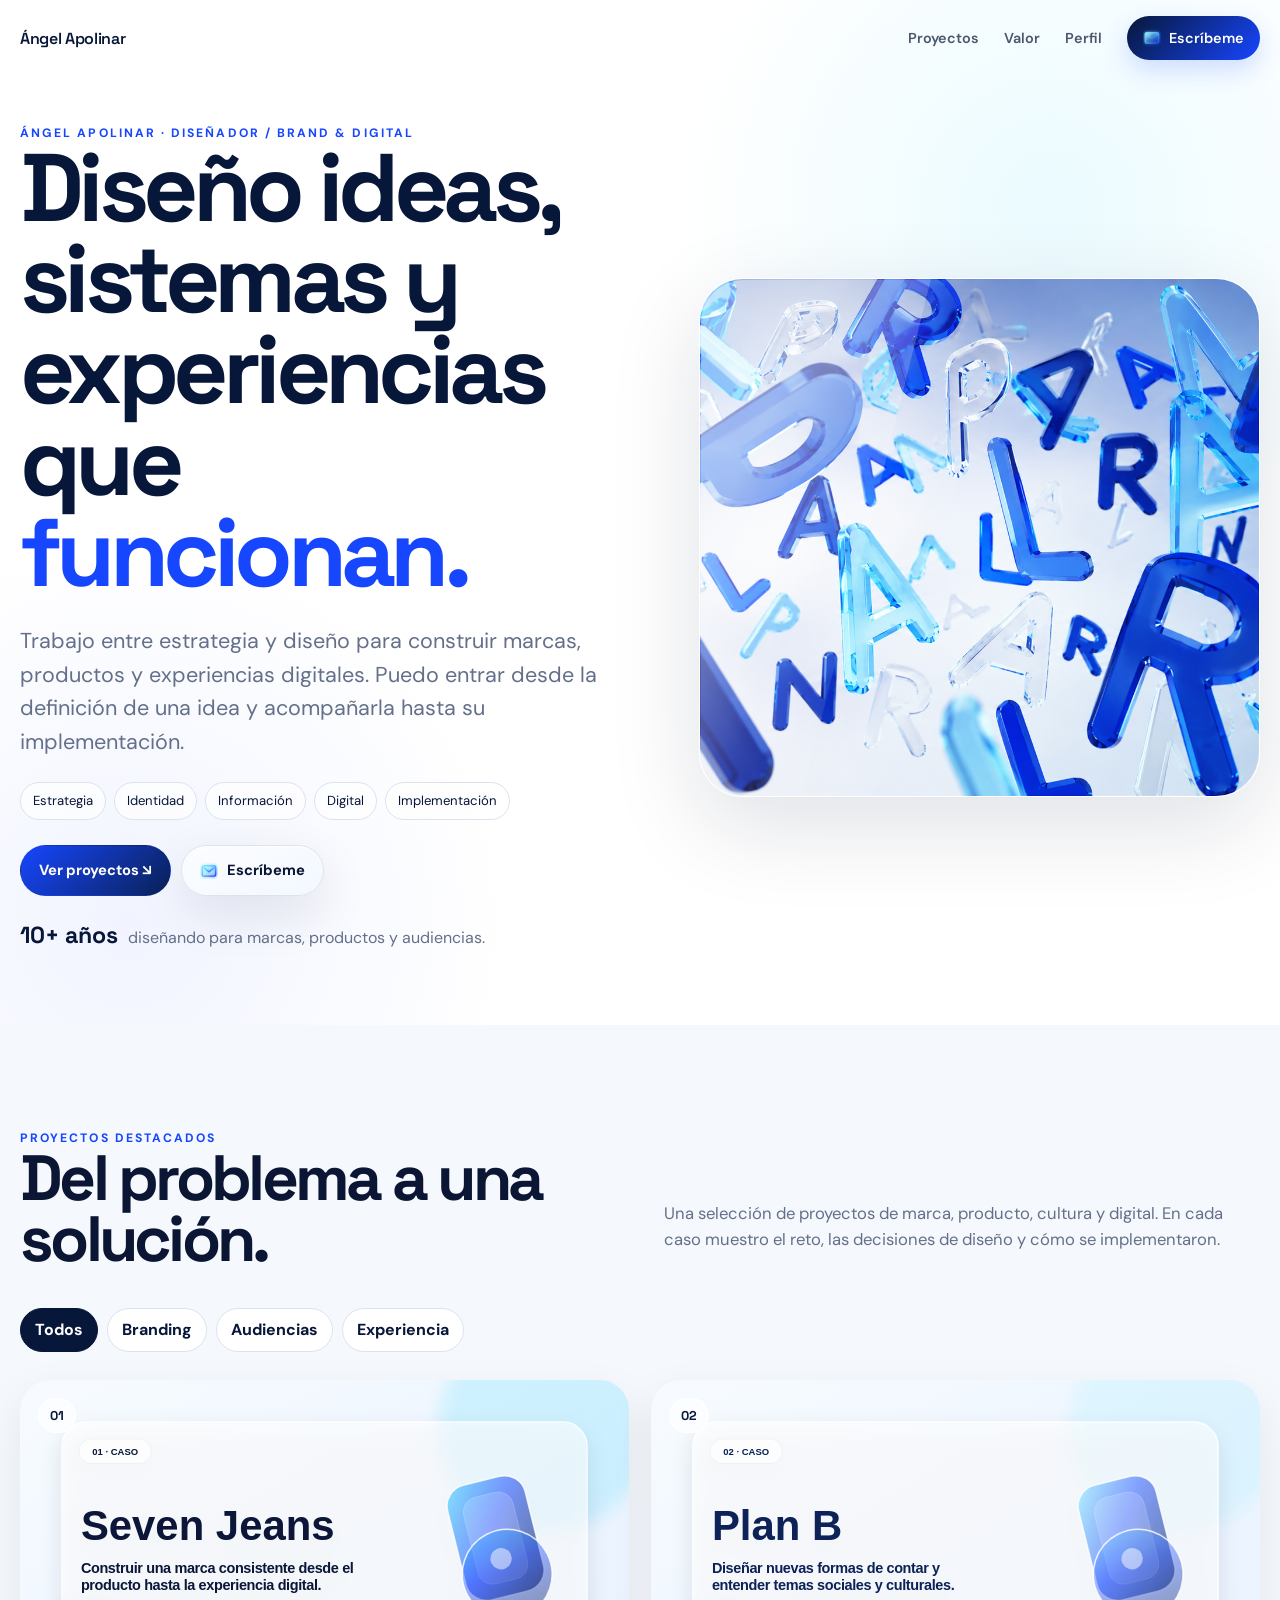
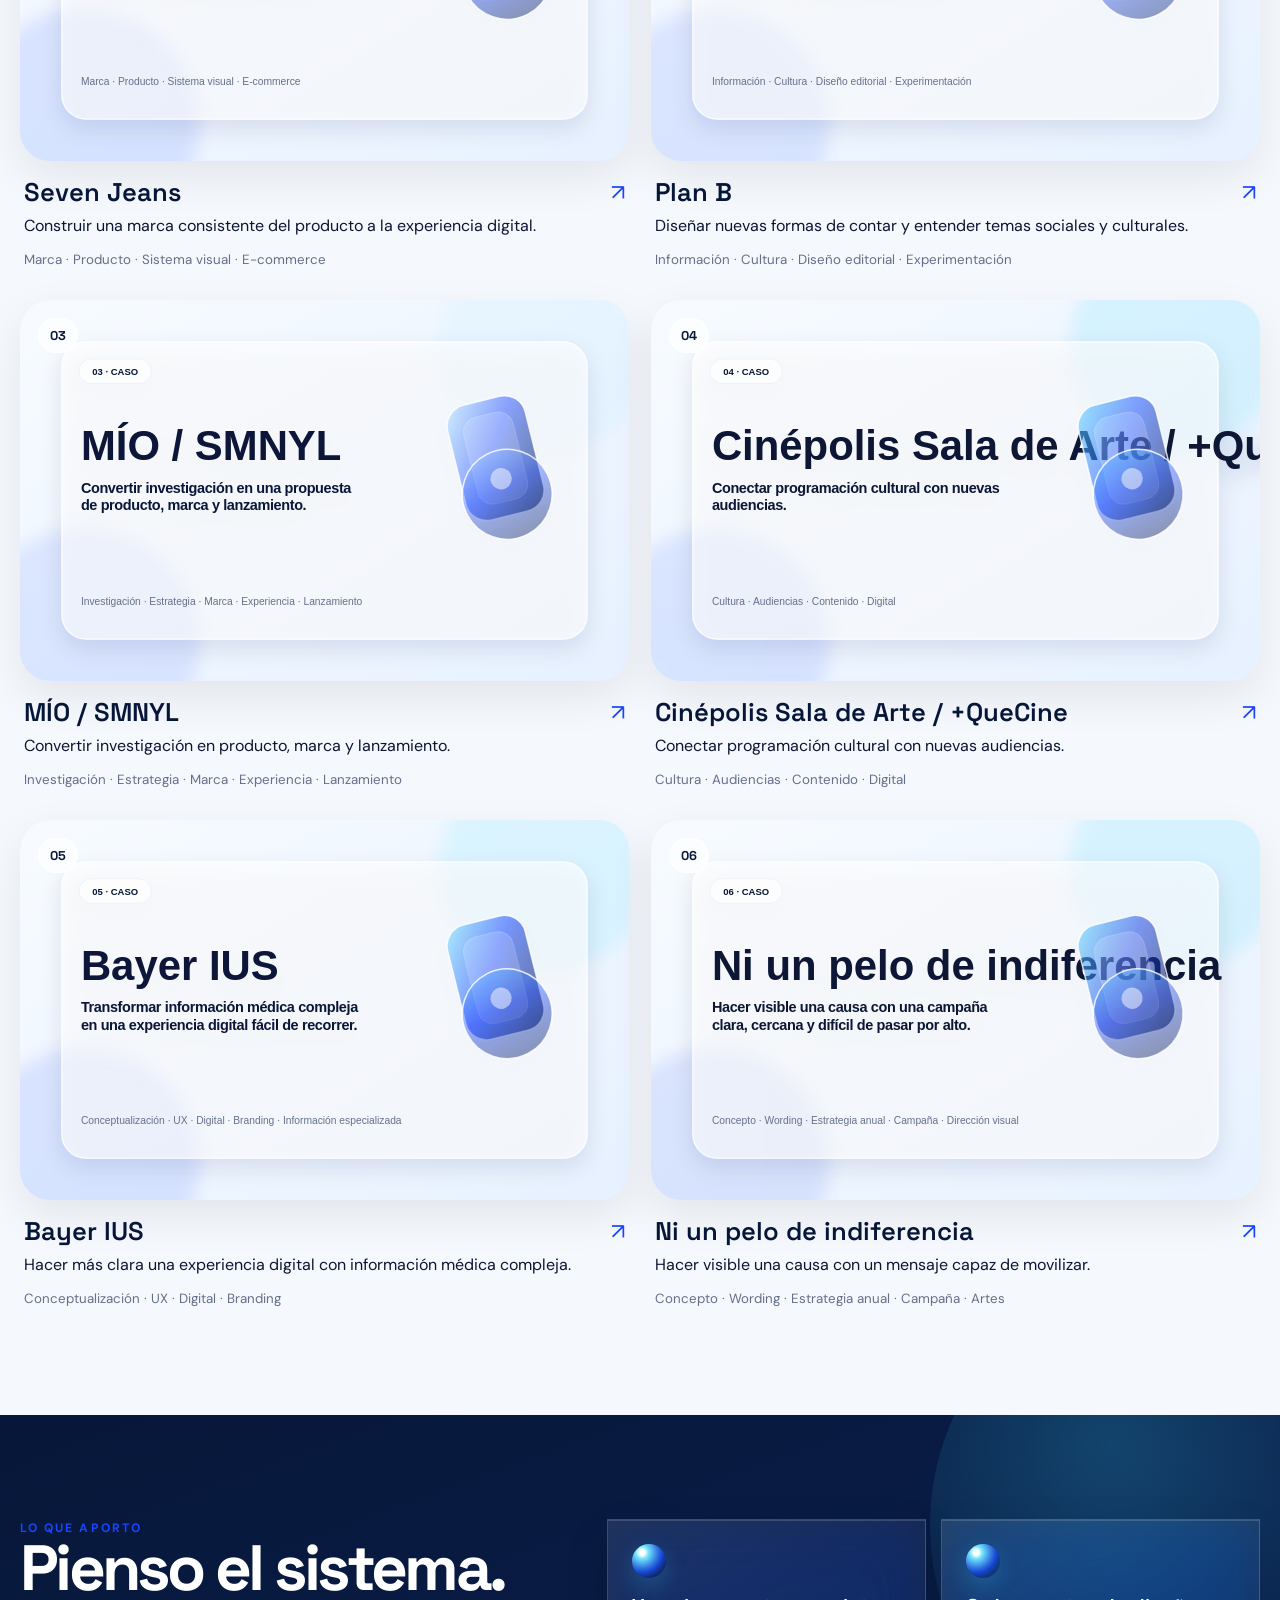
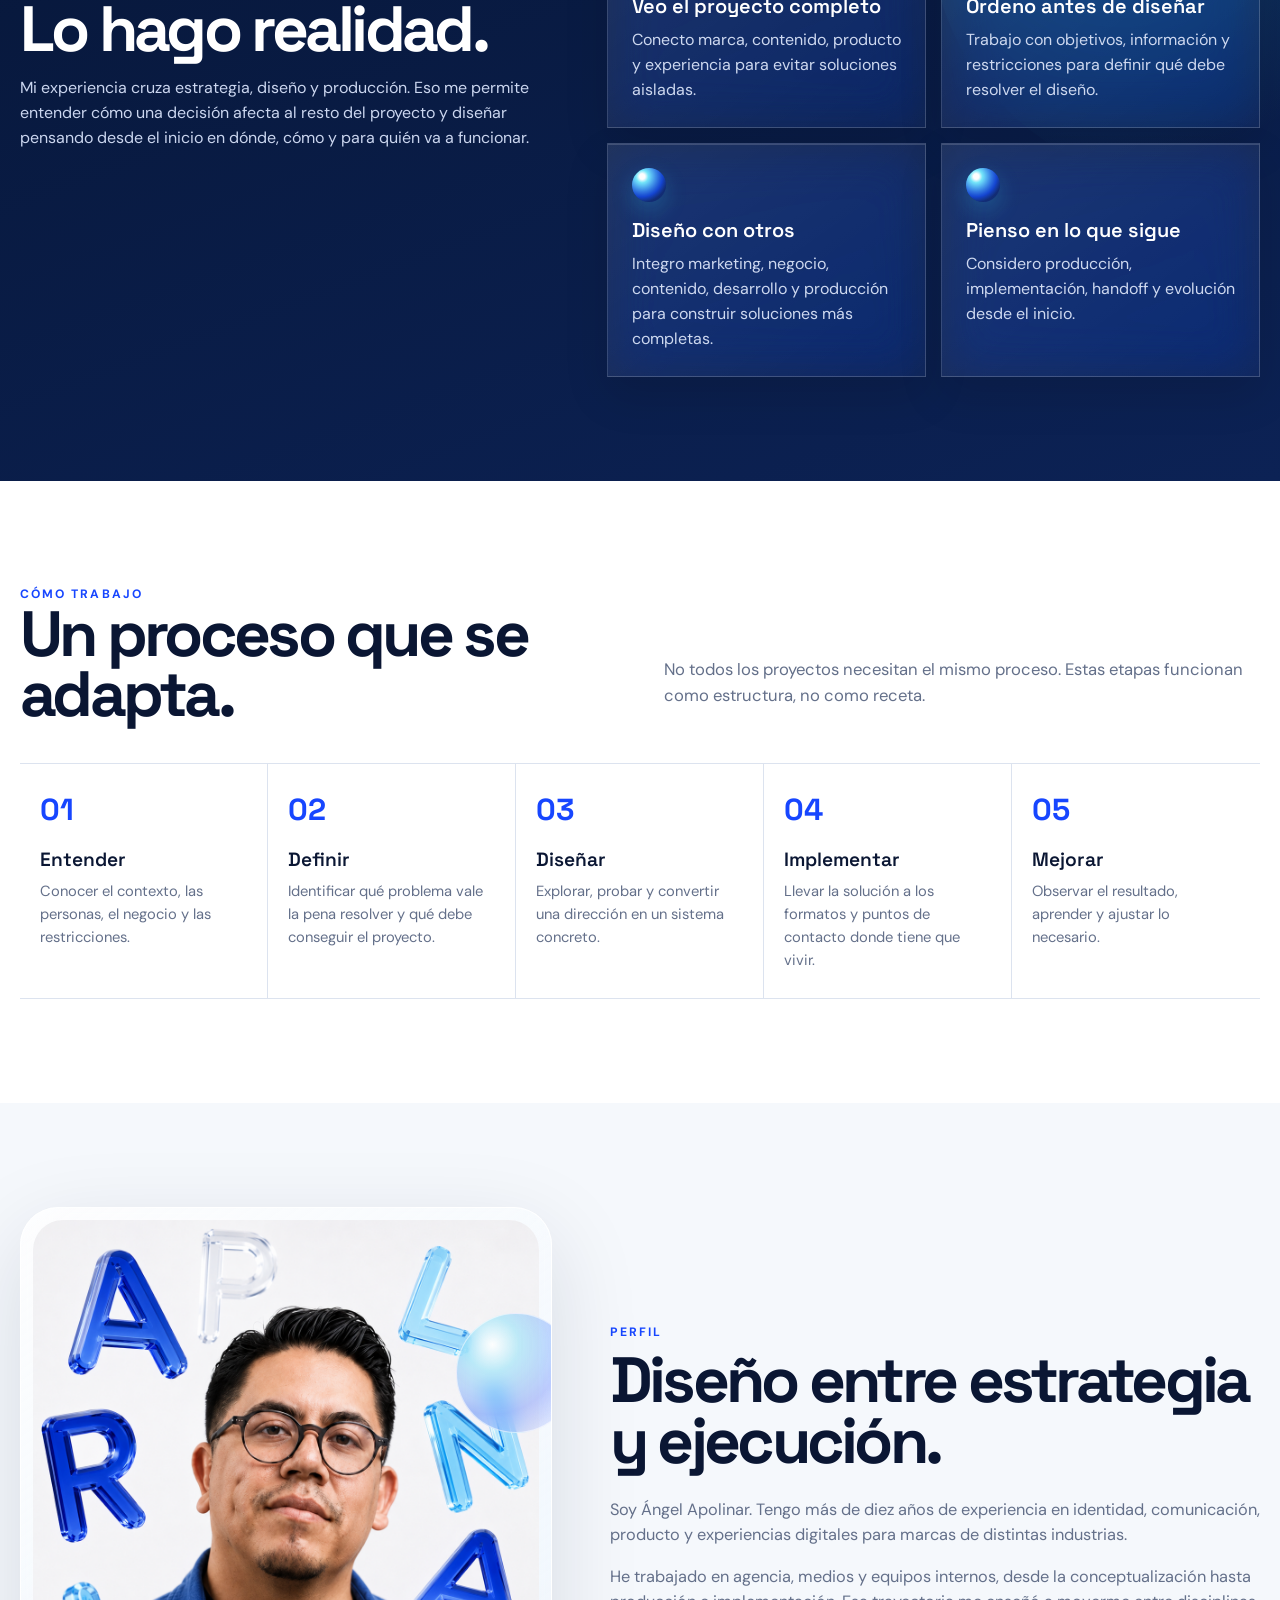
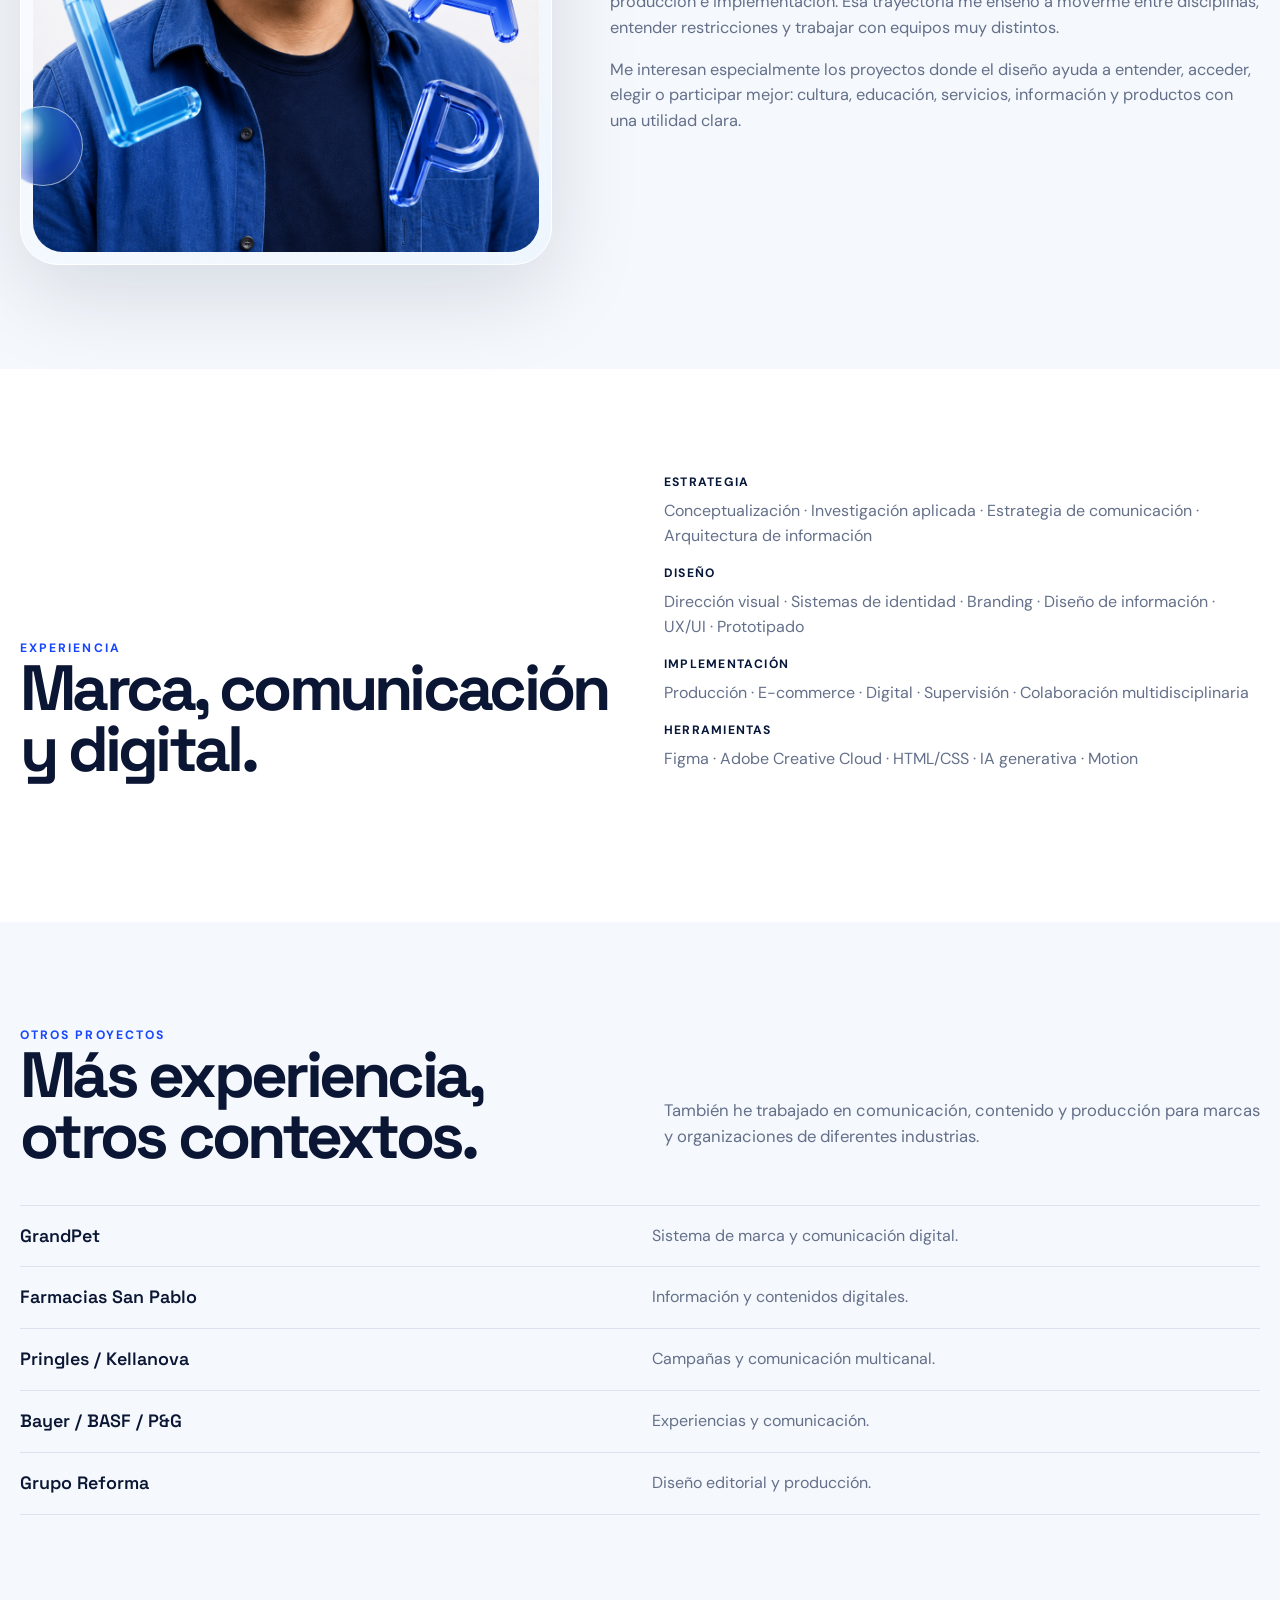
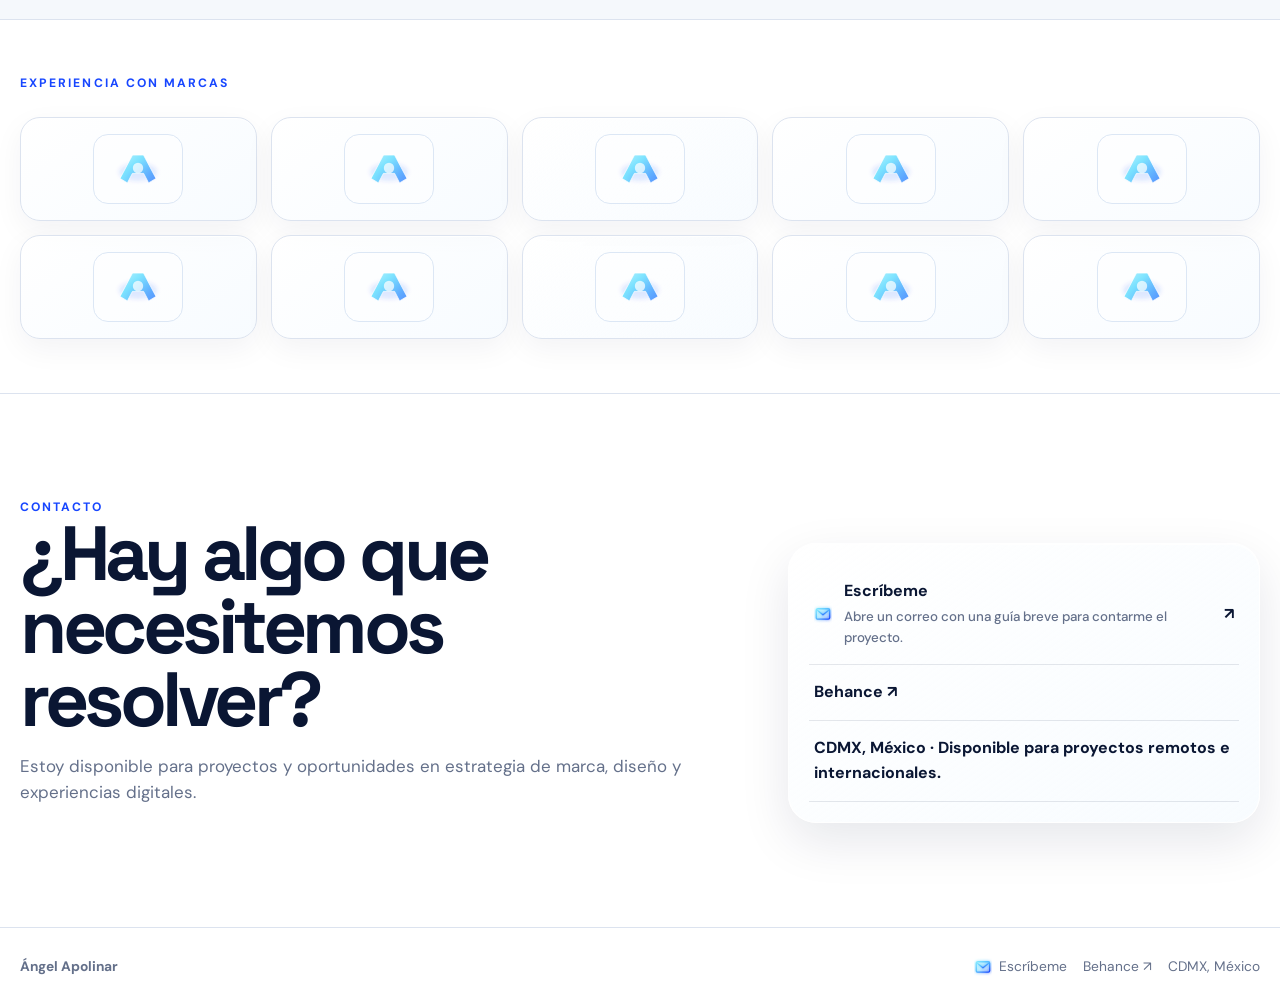
==== index.html @ dee811ea "Add files via upload" ====
<!doctype html><html lang="es"><head><meta charset="utf-8"><meta name="viewport" content="width=device-width,initial-scale=1"><meta name="description" content="Ángel Apolinar — Diseñador / Brand & Digital. Estrategia, identidad, información y experiencias digitales."><title>Ángel Apolinar — Diseñador / Brand & Digital</title><link rel="stylesheet" href="styles.css"></head><body><header class="site-header"><div class="scroll-progress" aria-hidden="true"></div><div class="shell nav"><a class="wordmark" href="index.html">Ángel Apolinar</a><nav class="nav-links"><a href="index.html#proyectos">Proyectos</a><a href="index.html#valor">Valor</a><a href="index.html#perfil">Perfil</a><a class="nav-cta" href="mailto:angel.aplnr@gmail.com?subject=Proyecto%20/%20oportunidad%20%E2%80%94%20%5Bnombre%20del%20proyecto%5D&body=Hola%20%C3%81ngel%2C%0A%0ATe%20escribo%20porque%20%5Bempresa%20/%20proyecto%5D%20necesita%20%5Bnecesidad%20principal%5D.%0A%0ABuscamos%20%5Bresultado%20o%20alcance%5D%20y%20nos%20gustar%C3%ADa%20tenerlo%20listo%20para%20%5Bfecha%20/%20etapa%2C%20si%20aplica%5D.%0A%0A%C2%BFPodemos%20agendar%20una%20llamada%20breve%20para%20revisar%20el%20proyecto%20y%20siguientes%20pasos%3F%0A%0AGracias%2C%0A%5BNombre%5D%0A%5BEmpresa%20/%20rol%5D"><svg class="icon" aria-hidden="true"><use href="assets/crystal-icons.svg#i-mail"></use></svg><span>Escríbeme</span></a></nav><button class="menu-toggle" aria-label="Abrir menú" aria-expanded="false"><span></span><span></span></button></div></header><main>
<section class="hero"><div class="shell hero-grid"><div class="hero-copy reveal"><div class="eyebrow">Ángel Apolinar · Diseñador / Brand & Digital</div><h1 class="display">Diseño ideas, sistemas y experiencias que <span>funcionan.</span></h1><p class="hero-lead">Trabajo entre estrategia y diseño para construir marcas, productos y experiencias digitales. Puedo entrar desde la definición de una idea y acompañarla hasta su implementación.</p><div class="hero-tags"><span>Estrategia</span><span>Identidad</span><span>Información</span><span>Digital</span><span>Implementación</span></div><div class="hero-actions"><a class="btn primary" href="#proyectos">Ver proyectos ↘</a><a class="btn glass-btn" href="mailto:angel.aplnr@gmail.com?subject=Proyecto%20/%20oportunidad%20%E2%80%94%20%5Bnombre%20del%20proyecto%5D&body=Hola%20%C3%81ngel%2C%0A%0ATe%20escribo%20porque%20%5Bempresa%20/%20proyecto%5D%20necesita%20%5Bnecesidad%20principal%5D.%0A%0ABuscamos%20%5Bresultado%20o%20alcance%5D%20y%20nos%20gustar%C3%ADa%20tenerlo%20listo%20para%20%5Bfecha%20/%20etapa%2C%20si%20aplica%5D.%0A%0A%C2%BFPodemos%20agendar%20una%20llamada%20breve%20para%20revisar%20el%20proyecto%20y%20siguientes%20pasos%3F%0A%0AGracias%2C%0A%5BNombre%5D%0A%5BEmpresa%20/%20rol%5D"><svg class="icon" aria-hidden="true"><use href="assets/crystal-icons.svg#i-mail"></use></svg> Escríbeme</a></div><div class="hero-proof"><strong>10+ años</strong><span>diseñando para marcas, productos y audiencias.</span></div></div><div class="hero-visual reveal delay-1"><div class="glass-stage tilt-card"><img src="assets/letters-wide.png" alt="Letras 3D de cristal azul"><div class="glass-shine"></div></div></div></div></section>

<section class="section projects-section" id="proyectos"><div class="shell"><div class="section-head reveal"><div><div class="eyebrow">Proyectos destacados</div><h2 class="display">Del problema a una solución.</h2></div><p class="section-intro">Una selección de proyectos de marca, producto, cultura y digital. En cada caso muestro el reto, las decisiones de diseño y cómo se implementaron.</p></div><div class="filters reveal"><button class="filter active" data-filter="all">Todos</button><button class="filter" data-filter="branding">Branding</button><button class="filter" data-filter="audiencias">Audiencias</button><button class="filter" data-filter="experiencia">Experiencia</button></div><div class="projects-grid">
<a class="project reveal" data-category="branding" href="proyecto-seven.html"><div class="project-media"><img src="assets/case-seven-cover.svg" alt="Seven Jeans"><div class="project-index">01</div></div><div class="project-meta-row"><div><h3>Seven Jeans</h3><p>Construir una marca consistente del producto a la experiencia digital.</p><small>Marca · Producto · Sistema visual · E-commerce</small></div><span class="project-arrow">↗</span></div></a>
<a class="project reveal" data-category="audiencias" href="proyecto-planb.html"><div class="project-media"><img src="assets/case-planb-cover.svg" alt="Plan B"><div class="project-index">02</div></div><div class="project-meta-row"><div><h3>Plan B</h3><p>Diseñar nuevas formas de contar y entender temas sociales y culturales.</p><small>Información · Cultura · Diseño editorial · Experimentación</small></div><span class="project-arrow">↗</span></div></a>
<a class="project reveal" data-category="branding experiencia" href="proyecto-mio.html"><div class="project-media"><img src="assets/case-mio-cover.svg" alt="MÍO / SMNYL"><div class="project-index">03</div></div><div class="project-meta-row"><div><h3>MÍO / SMNYL</h3><p>Convertir investigación en producto, marca y lanzamiento.</p><small>Investigación · Estrategia · Marca · Experiencia · Lanzamiento</small></div><span class="project-arrow">↗</span></div></a>
<a class="project reveal" data-category="audiencias" href="proyecto-cinepolis.html"><div class="project-media"><img src="assets/case-cinepolis-cover.svg" alt="Cinépolis Sala de Arte / +QueCine"><div class="project-index">04</div></div><div class="project-meta-row"><div><h3>Cinépolis Sala de Arte / +QueCine</h3><p>Conectar programación cultural con nuevas audiencias.</p><small>Cultura · Audiencias · Contenido · Digital</small></div><span class="project-arrow">↗</span></div></a>
<a class="project reveal" data-category="branding audiencias experiencia" href="proyecto-bayer.html"><div class="project-media"><img src="assets/case-bayer-cover.svg" alt="Bayer IUS"><div class="project-index">05</div></div><div class="project-meta-row"><div><h3>Bayer IUS</h3><p>Hacer más clara una experiencia digital con información médica compleja.</p><small>Conceptualización · UX · Digital · Branding</small></div><span class="project-arrow">↗</span></div></a>
<a class="project reveal" data-category="audiencias experiencia" href="proyecto-descabellado.html"><div class="project-media"><img src="assets/case-descabellado-cover.svg" alt="Ni un pelo de indiferencia"><div class="project-index">06</div></div><div class="project-meta-row"><div><h3>Ni un pelo de indiferencia</h3><p>Hacer visible una causa con un mensaje capaz de movilizar.</p><small>Concepto · Wording · Estrategia anual · Campaña · Artes</small></div><span class="project-arrow">↗</span></div></a>
</div></div></section>

<section class="section value-section" id="valor"><div class="shell"><div class="value-grid"><div class="value-intro reveal"><div class="eyebrow">Lo que aporto</div><h2 class="display">Pienso el sistema. Lo hago realidad.</h2><p>Mi experiencia cruza estrategia, diseño y producción. Eso me permite entender cómo una decisión afecta al resto del proyecto y diseñar pensando desde el inicio en dónde, cómo y para quién va a funcionar.</p></div><div class="value-cards"><article class="value-card glass-card reveal"><span class="crystal-dot"></span><h3>Veo el proyecto completo</h3><p>Conecto marca, contenido, producto y experiencia para evitar soluciones aisladas.</p></article><article class="value-card glass-card reveal delay-1"><span class="crystal-dot"></span><h3>Ordeno antes de diseñar</h3><p>Trabajo con objetivos, información y restricciones para definir qué debe resolver el diseño.</p></article><article class="value-card glass-card reveal"><span class="crystal-dot"></span><h3>Diseño con otros</h3><p>Integro marketing, negocio, contenido, desarrollo y producción para construir soluciones más completas.</p></article><article class="value-card glass-card reveal delay-1"><span class="crystal-dot"></span><h3>Pienso en lo que sigue</h3><p>Considero producción, implementación, handoff y evolución desde el inicio.</p></article></div></div></div></section>

<section class="section process-section"><div class="shell"><div class="section-head reveal"><div><div class="eyebrow">Cómo trabajo</div><h2 class="display">Un proceso que se adapta.</h2></div><p class="section-intro">No todos los proyectos necesitan el mismo proceso. Estas etapas funcionan como estructura, no como receta.</p></div><div class="process-track"><div class="process-step reveal"><b>01</b><h3>Entender</h3><p>Conocer el contexto, las personas, el negocio y las restricciones.</p></div><div class="process-step reveal"><b>02</b><h3>Definir</h3><p>Identificar qué problema vale la pena resolver y qué debe conseguir el proyecto.</p></div><div class="process-step reveal"><b>03</b><h3>Diseñar</h3><p>Explorar, probar y convertir una dirección en un sistema concreto.</p></div><div class="process-step reveal"><b>04</b><h3>Implementar</h3><p>Llevar la solución a los formatos y puntos de contacto donde tiene que vivir.</p></div><div class="process-step reveal"><b>05</b><h3>Mejorar</h3><p>Observar el resultado, aprender y ajustar lo necesario.</p></div></div></div></section>

<section class="section about-section" id="perfil"><div class="shell about-grid"><div class="about-visual reveal"><div class="glass-photo"><img src="assets/portrait-close.png" alt="Ángel Apolinar"><span class="photo-glass-orb orb-one"></span><span class="photo-glass-orb orb-two"></span></div></div><div class="about-copy reveal delay-1"><div class="eyebrow">Perfil</div><h2 class="display">Diseño entre estrategia y ejecución.</h2><p>Soy Ángel Apolinar. Tengo más de diez años de experiencia en identidad, comunicación, producto y experiencias digitales para marcas de distintas industrias.</p><p>He trabajado en agencia, medios y equipos internos, desde la conceptualización hasta producción e implementación. Esa trayectoria me enseñó a moverme entre disciplinas, entender restricciones y trabajar con equipos muy distintos.</p><p>Me interesan especialmente los proyectos donde el diseño ayuda a entender, acceder, elegir o participar mejor: cultura, educación, servicios, información y productos con una utilidad clara.</p></div></div></section>

<section class="section experience-section"><div class="shell"><div class="section-head reveal"><div><div class="eyebrow">Experiencia</div><h2 class="display">Marca, comunicación y digital.</h2></div><div class="capabilities"><b>Estrategia</b><span>Conceptualización · Investigación aplicada · Estrategia de comunicación · Arquitectura de información</span><b>Diseño</b><span>Dirección visual · Sistemas de identidad · Branding · Diseño de información · UX/UI · Prototipado</span><b>Implementación</b><span>Producción · E-commerce · Digital · Supervisión · Colaboración multidisciplinaria</span><b>Herramientas</b><span>Figma · Adobe Creative Cloud · HTML/CSS · IA generativa · Motion</span></div></div></div></section>

<section class="section other-projects"><div class="shell"><div class="section-head reveal"><div><div class="eyebrow">Otros proyectos</div><h2 class="display">Más experiencia, otros contextos.</h2></div><p class="section-intro">También he trabajado en comunicación, contenido y producción para marcas y organizaciones de diferentes industrias.</p></div><div class="other-list"><div class="other-row reveal"><strong>GrandPet</strong><span>Sistema de marca y comunicación digital.</span></div><div class="other-row reveal"><strong>Farmacias San Pablo</strong><span>Información y contenidos digitales.</span></div><div class="other-row reveal"><strong>Pringles / Kellanova</strong><span>Campañas y comunicación multicanal.</span></div><div class="other-row reveal"><strong>Bayer / BASF / P&amp;G</strong><span>Experiencias y comunicación.</span></div><div class="other-row reveal"><strong>Grupo Reforma</strong><span>Diseño editorial y producción.</span></div></div></div></section>

<section class="section brands-strip"><div class="shell reveal"><div class="eyebrow">Experiencia con marcas</div><div class="brand-logos" aria-label="Marcas con las que he trabajado">
<div class="brand-logo"><img src="assets/logos/seven-jeans.svg" alt="Seven Jeans"></div>
<div class="brand-logo"><img src="assets/logos/kellanova.svg" alt="Kellanova"></div>
<div class="brand-logo"><img src="assets/logos/pringles.svg" alt="Pringles"></div>
<div class="brand-logo"><img src="assets/logos/grandpet.svg" alt="GrandPet"></div>
<div class="brand-logo"><img src="assets/logos/bayer.svg" alt="Bayer"></div>
<div class="brand-logo"><img src="assets/logos/basf.svg" alt="BASF"></div>
<div class="brand-logo"><img src="assets/logos/san-pablo.svg" alt="Farmacias San Pablo"></div>
<div class="brand-logo"><img src="assets/logos/abc.svg" alt="Centro Médico ABC"></div>
<div class="brand-logo"><img src="assets/logos/smnyl.svg" alt="Seguros Monterrey"></div>
<div class="brand-logo"><img src="assets/logos/reforma.svg" alt="Grupo Reforma"></div>
</div></div></section>

<section class="section contact-section" id="contacto"><div class="shell contact-grid"><div class="reveal"><div class="eyebrow">Contacto</div><h2 class="display">¿Hay algo que necesitemos resolver?</h2><p>Estoy disponible para proyectos y oportunidades en estrategia de marca, diseño y experiencias digitales.</p></div><div class="contact-panel glass-card reveal delay-1"><a class="contact-mail" href="mailto:angel.aplnr@gmail.com?subject=Proyecto%20/%20oportunidad%20%E2%80%94%20%5Bnombre%20del%20proyecto%5D&body=Hola%20%C3%81ngel%2C%0A%0ATe%20escribo%20porque%20%5Bempresa%20/%20proyecto%5D%20necesita%20%5Bnecesidad%20principal%5D.%0A%0ABuscamos%20%5Bresultado%20o%20alcance%5D%20y%20nos%20gustar%C3%ADa%20tenerlo%20listo%20para%20%5Bfecha%20/%20etapa%2C%20si%20aplica%5D.%0A%0A%C2%BFPodemos%20agendar%20una%20llamada%20breve%20para%20revisar%20el%20proyecto%20y%20siguientes%20pasos%3F%0A%0AGracias%2C%0A%5BNombre%5D%0A%5BEmpresa%20/%20rol%5D"><svg class="icon" aria-hidden="true"><use href="assets/crystal-icons.svg#i-mail"></use></svg><span><strong>Escríbeme</strong><small>Abre un correo con una guía breve para contarme el proyecto.</small></span><b>↗</b></a><a href="https://behance.net/apolinar" target="_blank" rel="noreferrer">Behance ↗</a><span>CDMX, México · Disponible para proyectos remotos e internacionales.</span></div></div></section>
</main><footer class="site-footer"><div class="shell footer-row"><strong>Ángel Apolinar</strong><div class="footer-links"><a href="mailto:angel.aplnr@gmail.com?subject=Proyecto%20/%20oportunidad%20%E2%80%94%20%5Bnombre%20del%20proyecto%5D&body=Hola%20%C3%81ngel%2C%0A%0ATe%20escribo%20porque%20%5Bempresa%20/%20proyecto%5D%20necesita%20%5Bnecesidad%20principal%5D.%0A%0ABuscamos%20%5Bresultado%20o%20alcance%5D%20y%20nos%20gustar%C3%ADa%20tenerlo%20listo%20para%20%5Bfecha%20/%20etapa%2C%20si%20aplica%5D.%0A%0A%C2%BFPodemos%20agendar%20una%20llamada%20breve%20para%20revisar%20el%20proyecto%20y%20siguientes%20pasos%3F%0A%0AGracias%2C%0A%5BNombre%5D%0A%5BEmpresa%20/%20rol%5D"><svg class="icon" aria-hidden="true"><use href="assets/crystal-icons.svg#i-mail"></use></svg> Escríbeme</a><a href="https://behance.net/apolinar" target="_blank" rel="noreferrer">Behance ↗</a><span>CDMX, México</span></div></div></footer><script src="site.js"></script></body></html>
---- styles.css ----
@import url('https://fonts.googleapis.com/css2?family=DM+Sans:wght@400;500;600;700&family=Space+Grotesk:wght@500;600;700&display=swap');
:root{--navy:#071739;--navy-2:#0A2156;--klein:#1746FF;--cyan:#35D5FF;--white:#fff;--ink:#0A1633;--muted:#64708a;--line:#dce3ef;--soft:#f5f8fc;--glass:rgba(255,255,255,.52);--glass-strong:rgba(255,255,255,.72);--shadow:0 28px 90px rgba(7,23,57,.13);--ease:cubic-bezier(.22,1,.36,1);--max:1280px}
*{box-sizing:border-box}html{scroll-behavior:smooth}body{margin:0;background:#fff;color:var(--ink);font-family:'DM Sans',sans-serif;line-height:1.56;overflow-x:hidden}img{display:block;max-width:100%}a{color:inherit;text-decoration:none}button{font:inherit}.shell{width:min(calc(100% - 40px),var(--max));margin:auto}.display{font-family:'Space Grotesk',sans-serif;letter-spacing:-.058em;line-height:.95;margin:0}.eyebrow{font-size:.76rem;letter-spacing:.17em;text-transform:uppercase;font-weight:700;color:var(--klein)}::selection{background:var(--klein);color:#fff}.icon{width:1.12rem;height:1.12rem;flex:0 0 auto}.reveal{opacity:0;transform:translateY(24px);transition:opacity .78s var(--ease),transform .78s var(--ease)}.reveal.in{opacity:1;transform:none}.delay-1{transition-delay:.08s}.glass-card,.glass-btn,.glass-stage,.cover-label,.contact-panel{background:linear-gradient(145deg,rgba(255,255,255,.72),rgba(235,246,255,.36));border:1px solid rgba(255,255,255,.92);box-shadow:inset 0 1px 0 rgba(255,255,255,.88),0 18px 50px rgba(7,23,57,.10);backdrop-filter:blur(24px) saturate(155%);-webkit-backdrop-filter:blur(24px) saturate(155%)}
.site-header{position:fixed;inset:0 0 auto;z-index:100;padding:16px 0;transition:.28s var(--ease)}.site-header.scrolled{background:rgba(255,255,255,.72);backdrop-filter:blur(22px) saturate(150%);-webkit-backdrop-filter:blur(22px) saturate(150%);border-bottom:1px solid rgba(7,23,57,.08)}.scroll-progress{position:absolute;left:0;bottom:-1px;height:2px;width:0;background:linear-gradient(90deg,var(--klein),var(--cyan));transition:width .08s linear}.nav{display:flex;align-items:center;justify-content:space-between;gap:24px}.wordmark{font:600 1rem 'Space Grotesk';color:var(--navy);letter-spacing:-.02em}.nav-links{display:flex;align-items:center;gap:25px;font-size:.9rem;font-weight:600}.nav-links>a:not(.nav-cta){opacity:.72;transition:.2s}.nav-links>a:not(.nav-cta):hover{opacity:1;color:var(--klein)}.nav-cta{display:inline-flex;align-items:center;gap:8px;background:linear-gradient(135deg,var(--navy),var(--klein));color:#fff;padding:11px 16px;border-radius:999px;box-shadow:0 10px 26px rgba(23,70,255,.18);transition:transform .25s var(--ease),box-shadow .25s var(--ease)}.nav-cta:hover{transform:translateY(-2px);box-shadow:0 14px 34px rgba(23,70,255,.24)}.menu-toggle{display:none;background:transparent;border:0;width:42px;height:42px;align-items:center;justify-content:center;flex-direction:column;gap:4px}.menu-toggle span{width:18px;height:2px;background:var(--navy);border-radius:10px}
.hero{min-height:100svh;display:grid;align-items:center;padding:124px 0 74px;background:radial-gradient(circle at 82% 20%,rgba(53,213,255,.10),transparent 28%),radial-gradient(circle at 10% 90%,rgba(23,70,255,.06),transparent 26%)}.hero-grid{display:grid;grid-template-columns:1.05fr .95fr;gap:58px;align-items:center}.hero h1{font-size:clamp(3.9rem,7.5vw,8rem);color:var(--navy)}.hero h1 span{color:var(--klein)}.hero-lead{font-size:clamp(1.04rem,1.7vw,1.35rem);color:var(--muted);max-width:690px;margin:26px 0 22px}.hero-tags{display:flex;gap:8px;flex-wrap:wrap;margin-bottom:25px}.hero-tags span{padding:8px 12px;border:1px solid var(--line);border-radius:999px;font-size:.82rem;color:var(--navy);background:rgba(255,255,255,.7)}.hero-actions{display:flex;gap:10px;flex-wrap:wrap}.btn{display:inline-flex;align-items:center;gap:9px;padding:13px 18px;border-radius:999px;border:1px solid var(--line);font-weight:700;font-size:.92rem;transition:transform .25s var(--ease),box-shadow .25s var(--ease)}.btn.primary{background:linear-gradient(135deg,var(--klein),var(--navy-2));color:#fff;border-color:transparent}.btn:hover{transform:translateY(-2px);box-shadow:0 12px 28px rgba(7,23,57,.10)}.hero-proof{display:flex;align-items:baseline;gap:10px;margin-top:24px;color:var(--muted)}.hero-proof strong{font:700 1.45rem 'Space Grotesk';color:var(--navy)}.hero-visual{position:relative}.glass-stage{position:relative;aspect-ratio:1.08/1;border-radius:44px;overflow:hidden;background:linear-gradient(145deg,rgba(255,255,255,.72),rgba(226,242,255,.46));box-shadow:var(--shadow);transform-style:preserve-3d}.glass-stage:before{content:'';position:absolute;inset:1px;border-radius:43px;background:linear-gradient(120deg,rgba(255,255,255,.44),transparent 36%,rgba(53,213,255,.08));z-index:2;pointer-events:none}.glass-stage img{width:100%;height:100%;object-fit:cover;object-position:center;transition:transform .55s var(--ease)}.glass-stage:hover img{transform:scale(1.025)}.glass-shine{position:absolute;inset:-30% auto auto -25%;width:54%;height:160%;background:linear-gradient(100deg,transparent,rgba(255,255,255,.38),transparent);transform:rotate(14deg);animation:shine 8s ease-in-out infinite;pointer-events:none}.section{padding:104px 0}.section-head{display:grid;grid-template-columns:1fr 1fr;gap:48px;align-items:end;margin-bottom:38px}.section h2{font-size:clamp(2.7rem,5vw,5.4rem)}.section-intro{color:var(--muted);font-size:1.04rem;max-width:620px}.projects-section{background:var(--soft)}.filters{display:flex;gap:9px;flex-wrap:wrap;margin-bottom:28px}.filter{border:1px solid var(--line);background:#fff;color:var(--navy);border-radius:999px;padding:9px 14px;font-weight:700;cursor:pointer;transition:.22s}.filter.active,.filter:hover{background:var(--navy);color:#fff;border-color:var(--navy)}.projects-grid{display:grid;grid-template-columns:repeat(2,1fr);gap:28px 22px}.project.hidden{display:none}.project{transition:transform .35s var(--ease)}.project:hover{transform:translateY(-5px)}.project-media{aspect-ratio:16/10;border-radius:30px;overflow:hidden;position:relative;background:#eaf1fb;box-shadow:0 16px 44px rgba(7,23,57,.08)}.project-media img{width:100%;height:100%;object-fit:cover;transition:transform .5s var(--ease)}.project:hover .project-media img{transform:scale(1.025)}.project-index{position:absolute;left:18px;top:18px;padding:8px 11px;border-radius:999px;background:rgba(255,255,255,.66);backdrop-filter:blur(14px);font:700 .8rem 'Space Grotesk';color:var(--navy);border:1px solid rgba(255,255,255,.86)}.project-meta-row{display:flex;gap:18px;justify-content:space-between;padding:15px 4px 0}.project-meta-row h3{font:600 clamp(1.45rem,2vw,2rem) 'Space Grotesk';margin:0;color:var(--navy)}.project-meta-row p{margin:6px 0 8px;max-width:560px}.project-meta-row small{color:var(--muted)}.project-arrow{font-size:1.4rem;color:var(--klein);transition:transform .2s}.project:hover .project-arrow{transform:translate(3px,-3px)}
.value-section{background:linear-gradient(160deg,var(--navy),#0c2255);color:#fff;position:relative;overflow:hidden}.value-section:after{content:'';position:absolute;width:520px;height:520px;right:-170px;top:-150px;border-radius:50%;background:radial-gradient(circle at 35% 35%,rgba(53,213,255,.22),transparent 67%)}.value-grid{display:grid;grid-template-columns:.9fr 1.1fr;gap:52px;position:relative;z-index:2}.value-intro h2{font-size:clamp(3rem,5vw,5.4rem)}.value-intro p{color:#cbd6ef;max-width:620px}.value-cards{display:grid;grid-template-columns:1fr 1fr;gap:15px}.value-card{padding:24px;border-color:rgba(255,255,255,.16);background:linear-gradient(145deg,rgba(255,255,255,.11),rgba(255,255,255,.04));box-shadow:inset 0 1px rgba(255,255,255,.15),0 18px 42px rgba(0,0,0,.12)}.value-card h3{font:600 1.25rem 'Space Grotesk';margin:15px 0 9px}.value-card p{margin:0;color:#ced9f0}.crystal-dot{display:block;width:34px;height:34px;border-radius:50%;background:radial-gradient(circle at 30% 25%,#fff 0 8%,#77ecff 18%,#1a54ff 58%,rgba(23,70,255,.2) 74%);box-shadow:inset -7px -9px 14px rgba(7,23,57,.3),0 8px 22px rgba(53,213,255,.22)}.process-section{background:#fff}.process-track{display:grid;grid-template-columns:repeat(5,1fr);border-top:1px solid var(--line);border-bottom:1px solid var(--line)}.process-step{padding:26px 20px;border-right:1px solid var(--line)}.process-step:last-child{border-right:0}.process-step b{font:700 1.9rem 'Space Grotesk';color:var(--klein)}.process-step h3{font:600 1.2rem 'Space Grotesk';margin:18px 0 8px}.process-step p{margin:0;color:var(--muted);font-size:.92rem}.about-section{background:var(--soft)}.about-grid{display:grid;grid-template-columns:.9fr 1.1fr;gap:58px;align-items:center}.glass-photo{position:relative;border-radius:38px;padding:12px;background:linear-gradient(145deg,rgba(255,255,255,.76),rgba(228,242,255,.4));border:1px solid rgba(255,255,255,.94);box-shadow:var(--shadow);backdrop-filter:blur(20px);overflow:hidden}.glass-photo img{border-radius:30px;width:100%;aspect-ratio:4/5;object-fit:cover}.photo-glass-orb{position:absolute;border-radius:50%;background:radial-gradient(circle at 30% 26%,rgba(255,255,255,.88),rgba(53,213,255,.28) 22%,rgba(23,70,255,.26) 58%,rgba(255,255,255,.10));border:1px solid rgba(255,255,255,.55);backdrop-filter:blur(10px)}.orb-one{width:120px;height:120px;right:-25px;top:16%}.orb-two{width:80px;height:80px;left:-18px;bottom:12%}.about-copy h2{font-size:clamp(3rem,5vw,5.2rem);margin:8px 0 25px}.about-copy p{color:var(--muted);font-size:1.02rem}.experience-section{background:#fff}.capabilities{display:grid;gap:7px}.capabilities b{text-transform:uppercase;letter-spacing:.1em;font-size:.76rem;color:var(--navy)}.capabilities span{color:var(--muted);margin-bottom:8px}.timeline{border-top:1px solid var(--line)}.timeline-row{display:grid;grid-template-columns:180px 1fr 1fr;gap:24px;padding:20px 0;border-bottom:1px solid var(--line);align-items:center}.timeline-row span,.timeline-row em{color:var(--muted);font-style:normal}.timeline-row strong{font:600 1.16rem 'Space Grotesk'}.other-projects{background:var(--soft)}.other-list{border-top:1px solid var(--line)}.other-row{display:grid;grid-template-columns:1fr 1fr;gap:24px;padding:18px 0;border-bottom:1px solid var(--line)}.other-row strong{font:600 1.12rem 'Space Grotesk'}.other-row span{color:var(--muted)}.brands-strip{padding:54px 0;background:#fff;border-top:1px solid var(--line);border-bottom:1px solid var(--line)}.brands-strip p{font:600 clamp(1.15rem,2vw,1.7rem)/1.55 'Space Grotesk';color:var(--navy);margin:14px 0 0}.contact-section{background:#fff}.contact-grid{display:grid;grid-template-columns:1.2fr .8fr;gap:60px;align-items:end}.contact-grid h2{font-size:clamp(3.1rem,6vw,6.2rem)}.contact-grid p{color:var(--muted);font-size:1.06rem}.contact-panel{border-radius:28px;padding:20px;display:grid}.contact-panel>a,.contact-panel>span{padding:15px 5px;border-bottom:1px solid rgba(7,23,57,.10);font-weight:700}.contact-panel>a:last-of-type{border-bottom:1px solid rgba(7,23,57,.10)}.contact-mail{display:grid!important;grid-template-columns:auto 1fr auto;gap:12px;align-items:center}.contact-mail span{display:grid}.contact-mail small{font-weight:500;color:var(--muted);margin-top:3px}.site-footer{padding:28px 0;border-top:1px solid var(--line);color:var(--muted);font-size:.86rem}.footer-row{display:flex;justify-content:space-between;gap:22px;align-items:center}.footer-links{display:flex;gap:16px;align-items:center;flex-wrap:wrap}.footer-links a:first-child{display:inline-flex;gap:7px;align-items:center}
.case-hero{padding:150px 0 58px}.back{display:inline-block;margin-bottom:44px;color:var(--muted);font-weight:700}.back:hover{color:var(--klein)}.case-title{font-size:clamp(4rem,8.5vw,8.4rem);color:var(--navy);max-width:1180px}.case-headline{font:600 clamp(1.55rem,2.6vw,2.7rem)/1.1 'Space Grotesk';letter-spacing:-.03em;max-width:900px;margin:24px 0 14px}.case-deck{font-size:clamp(1.05rem,1.55vw,1.28rem);color:var(--muted);max-width:870px;margin:0}.case-cover{padding-bottom:86px}.case-cover-box{height:min(70vh,760px);border-radius:38px;overflow:hidden;position:relative;box-shadow:var(--shadow);background:#edf4ff}.case-cover-box>img{width:100%;height:100%;object-fit:cover}.cover-label{position:absolute;left:24px;bottom:24px;padding:16px 18px;border-radius:20px;display:grid;max-width:70%}.cover-label span{font-weight:800;color:var(--navy)}.cover-label strong{font-size:.78rem;color:var(--muted);margin-top:3px}.case-question{padding:36px 0 100px}.question-grid{display:grid;grid-template-columns:1.15fr .85fr;gap:70px}.question-grid h2{font-size:clamp(3rem,5vw,5.3rem);color:var(--navy)}.question-copy{padding-top:24px}.question-copy h3{font:600 1.15rem 'Space Grotesk';margin:0 0 7px}.question-copy p{color:var(--muted);font-size:1.03rem;margin:0 0 26px}.case-structure{padding:96px 0;background:var(--soft)}.structure-grid{display:grid;grid-template-columns:.8fr 1.2fr;gap:60px}.structure-grid h2{font-size:clamp(2.8rem,4.6vw,4.8rem);margin-top:8px}.structure-grid>div>p{color:var(--muted)}.case-step-list{list-style:none;margin:0;padding:0;border-top:1px solid var(--line)}.case-step-list li{display:grid;grid-template-columns:54px 1fr;gap:18px;padding:15px 0;border-bottom:1px solid var(--line)}.case-step-list b{color:var(--klein)}.case-step-list span{font-weight:700}.case-story{padding:100px 0}.story-grid{display:grid;grid-template-columns:repeat(3,1fr);gap:16px}.story-card{padding:26px;border:1px solid rgba(220,227,239,.9);border-radius:26px}.story-card>span{color:var(--klein);font-weight:800}.story-card h3{font:600 1.3rem 'Space Grotesk';margin:26px 0 9px}.story-card p{margin:0;color:var(--muted)}.visual-sequence{padding:0 0 110px}.visual-grid{display:grid;grid-template-columns:repeat(12,1fr);gap:18px}.visual-card{margin:0;border-radius:28px;overflow:hidden;background:var(--soft);border:1px solid var(--line);box-shadow:0 14px 42px rgba(7,23,57,.06)}.visual-card:nth-child(1),.visual-card:nth-child(6){grid-column:span 12}.visual-card:nth-child(2),.visual-card:nth-child(5){grid-column:span 7}.visual-card:nth-child(3),.visual-card:nth-child(4){grid-column:span 5}.visual-card img{width:100%;aspect-ratio:16/10;object-fit:cover;transition:transform .45s var(--ease)}.visual-card:hover img{transform:scale(1.02)}.visual-card figcaption{padding:13px 16px;color:var(--muted);font-size:.84rem}.next-project{padding:88px 0;background:var(--navy);color:#fff}.next-project .eyebrow{color:var(--cyan)}.next-project a{display:flex;justify-content:space-between;gap:24px;align-items:end}.next-project h2{font-size:clamp(3.5rem,7vw,6.8rem);margin-top:12px}.next-project a>span{font-size:3.3rem;color:var(--cyan);transition:transform .2s}.next-project a:hover>span{transform:translate(4px,-4px)}
@keyframes shine{0%,50%,100%{transform:translateX(-15%) rotate(14deg);opacity:0}62%{opacity:.7}78%{transform:translateX(260%) rotate(14deg);opacity:0}}
@media(max-width:1000px){.hero-grid,.section-head,.value-grid,.about-grid,.contact-grid,.question-grid,.structure-grid{grid-template-columns:1fr}.hero{min-height:auto;padding-top:118px}.hero-visual{max-width:760px}.glass-stage{aspect-ratio:1.35/1}.projects-grid{grid-template-columns:1fr 1fr}.process-track{grid-template-columns:repeat(2,1fr)}.process-step:nth-child(2n){border-right:0}.process-step:last-child{grid-column:span 2;border-top:1px solid var(--line)}.timeline-row{grid-template-columns:140px 1fr}.timeline-row em{grid-column:2}.story-grid{grid-template-columns:1fr}.visual-card:nth-child(n){grid-column:span 6}.visual-card:nth-child(1),.visual-card:nth-child(6){grid-column:span 12}}
@media(max-width:760px){.shell{width:min(calc(100% - 28px),var(--max))}.nav-links{position:fixed;top:72px;left:14px;right:14px;display:grid;gap:8px;padding:14px;border-radius:22px;background:rgba(255,255,255,.88);backdrop-filter:blur(24px) saturate(150%);-webkit-backdrop-filter:blur(24px) saturate(150%);box-shadow:var(--shadow);border:1px solid rgba(255,255,255,.9);opacity:0;pointer-events:none;transform:translateY(-8px);transition:.25s}.nav-open .nav-links{opacity:1;pointer-events:auto;transform:none}.menu-toggle{display:flex}.nav-cta{justify-content:center}.hero{padding:112px 0 60px}.hero-grid{gap:34px}.hero h1{font-size:clamp(3.2rem,15vw,5rem)}.hero-lead{font-size:1rem}.hero-tags{margin-bottom:20px}.hero-proof{display:grid;gap:2px}.glass-stage{aspect-ratio:4/3;border-radius:28px}.section{padding:76px 0}.section h2{font-size:clamp(2.65rem,12vw,4.4rem)}.projects-grid{grid-template-columns:1fr}.project-media{border-radius:22px}.value-cards{grid-template-columns:1fr}.process-track{grid-template-columns:1fr;border:0}.process-step,.process-step:nth-child(2n),.process-step:last-child{grid-column:auto;border-right:0;border-top:1px solid var(--line);border-bottom:0;padding:20px 0}.process-step:last-child{border-bottom:1px solid var(--line)}.glass-photo{border-radius:28px}.glass-photo img{border-radius:22px;aspect-ratio:4/5}.timeline-row{grid-template-columns:1fr;gap:4px}.timeline-row em{grid-column:auto}.other-row{grid-template-columns:1fr;gap:4px}.footer-row{flex-direction:column;align-items:flex-start}.case-hero{padding-top:118px}.case-title{font-size:clamp(3rem,14vw,5.2rem)}.case-headline{font-size:clamp(1.45rem,7vw,2.2rem)}.case-cover-box{height:auto;aspect-ratio:4/3;border-radius:26px}.cover-label{left:14px;right:14px;bottom:14px;max-width:none}.question-grid h2{font-size:clamp(2.8rem,12vw,4.3rem)}.case-step-list li{grid-template-columns:44px 1fr}.story-grid{grid-template-columns:1fr}.visual-grid{grid-template-columns:1fr}.visual-card:nth-child(n){grid-column:auto}.next-project a{align-items:center}.next-project a>span{font-size:2.3rem}.contact-mail{grid-template-columns:auto 1fr auto}.brands-strip p{font-size:1.12rem}}
@media(max-width:430px){.hero h1{font-size:clamp(3rem,14.7vw,4.25rem)}.hero-actions .btn{width:100%;justify-content:center}.hero-tags span{font-size:.76rem}.value-card,.story-card{padding:21px}.contact-grid h2{font-size:clamp(2.8rem,14vw,4.2rem)}}
@media(prefers-reduced-motion:reduce){*,*:before,*:after{animation:none!important;transition:none!important;scroll-behavior:auto!important}.reveal{opacity:1;transform:none}}

/* V7 — brand logo placeholders (replace each SVG in assets/logos with a 90×70 brand logo) */
.brand-logos{display:grid;grid-template-columns:repeat(5,minmax(0,1fr));gap:14px;margin-top:24px}
.brand-logo{min-height:104px;display:grid;place-items:center;border:1px solid var(--line);border-radius:20px;background:linear-gradient(145deg,rgba(255,255,255,.82),rgba(238,247,255,.46));box-shadow:inset 0 1px 0 rgba(255,255,255,.92),0 10px 30px rgba(7,23,57,.05);transition:transform .25s var(--ease),box-shadow .25s var(--ease),border-color .25s var(--ease)}
.brand-logo:hover{transform:translateY(-3px);border-color:#c6d7fb;box-shadow:0 14px 34px rgba(7,23,57,.08)}
.brand-logo img{width:90px;height:70px;object-fit:contain}
@media(max-width:900px){.brand-logos{grid-template-columns:repeat(3,minmax(0,1fr))}}
@media(max-width:600px){.brand-logos{grid-template-columns:repeat(2,minmax(0,1fr));gap:10px}.brand-logo{min-height:92px}}
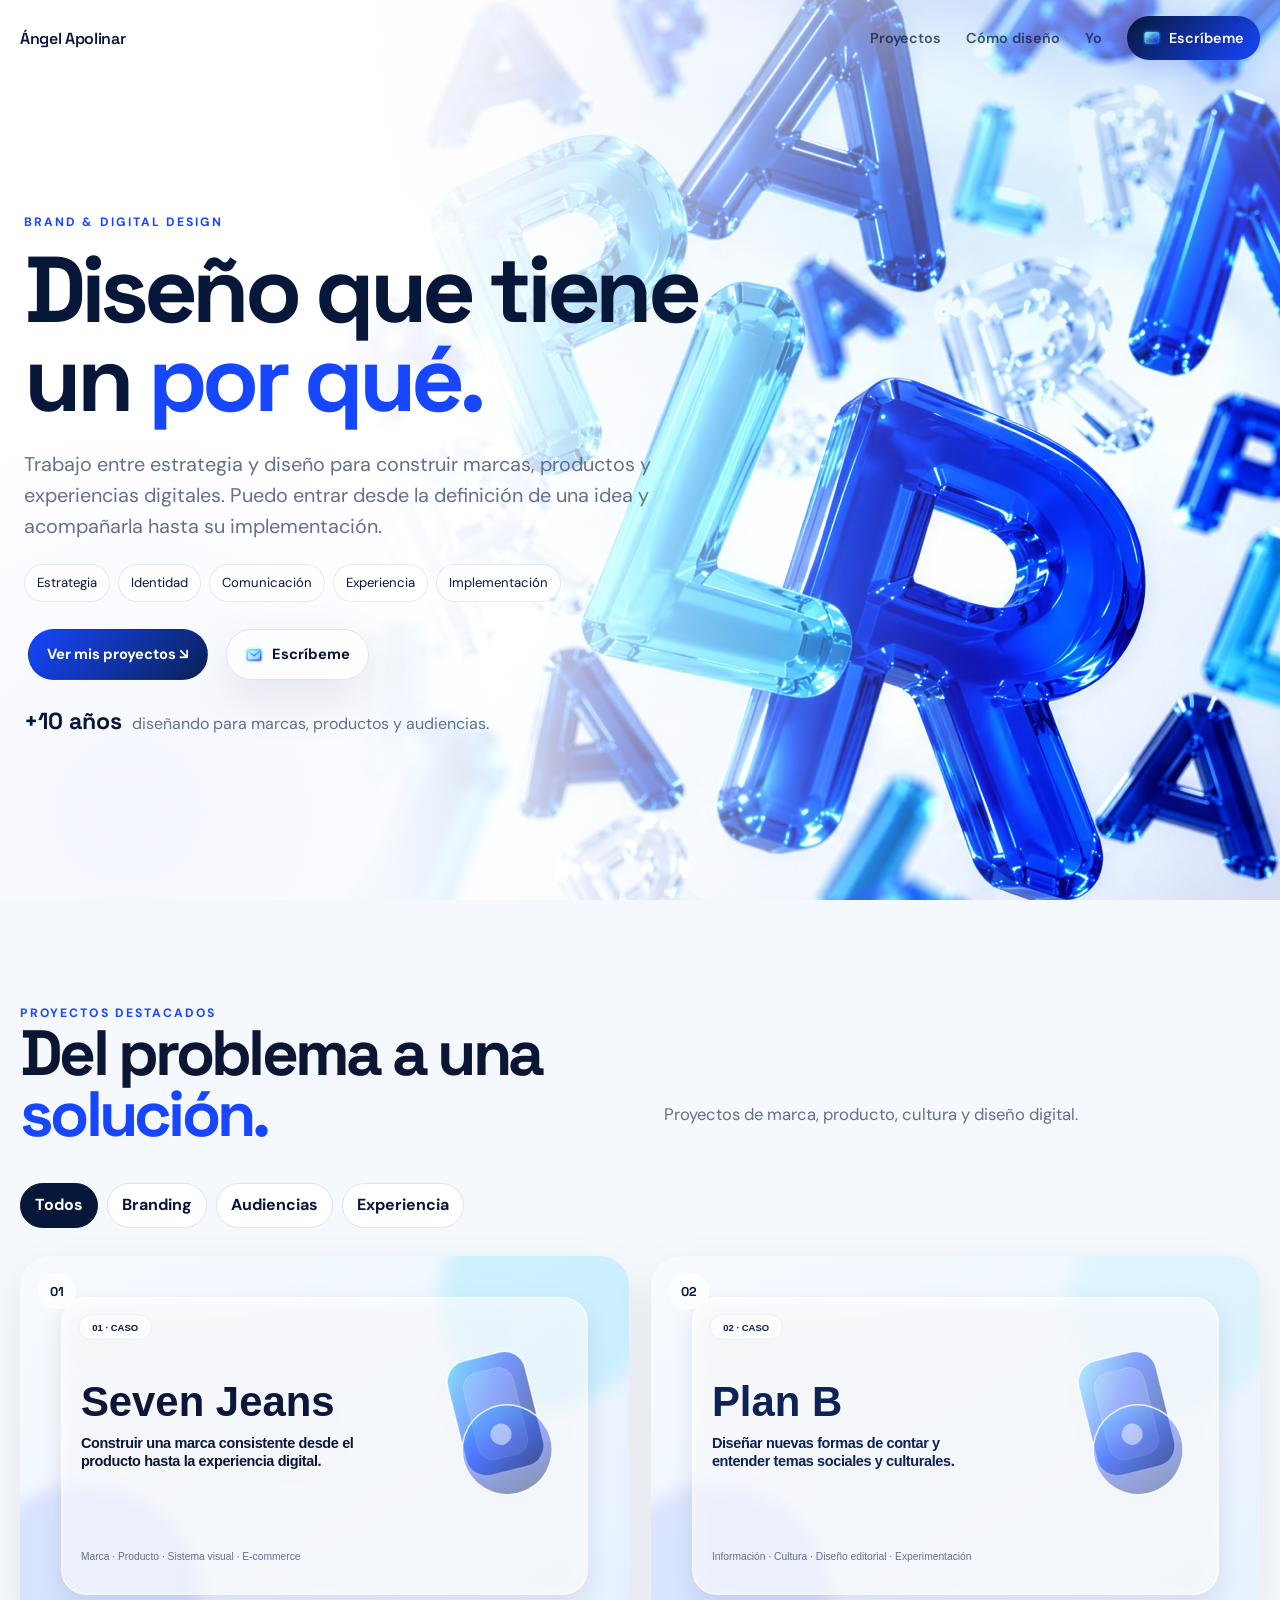
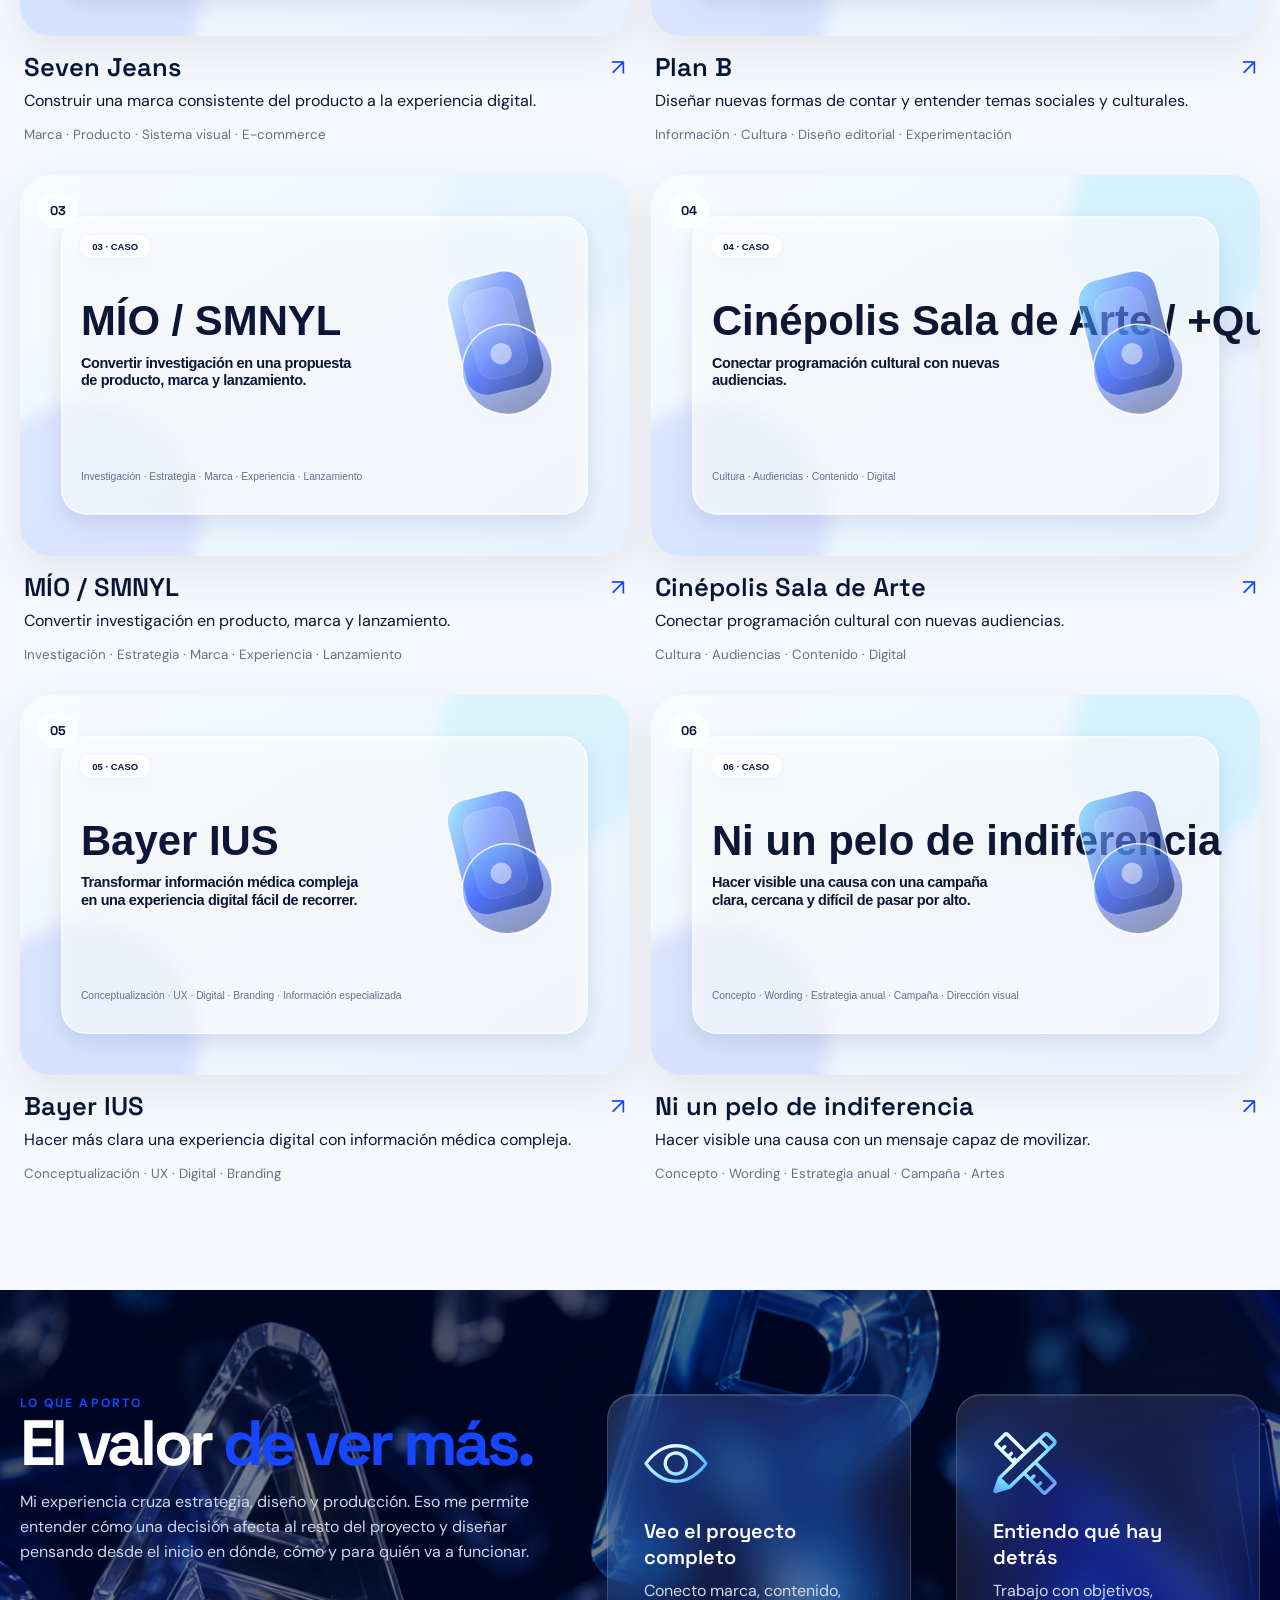
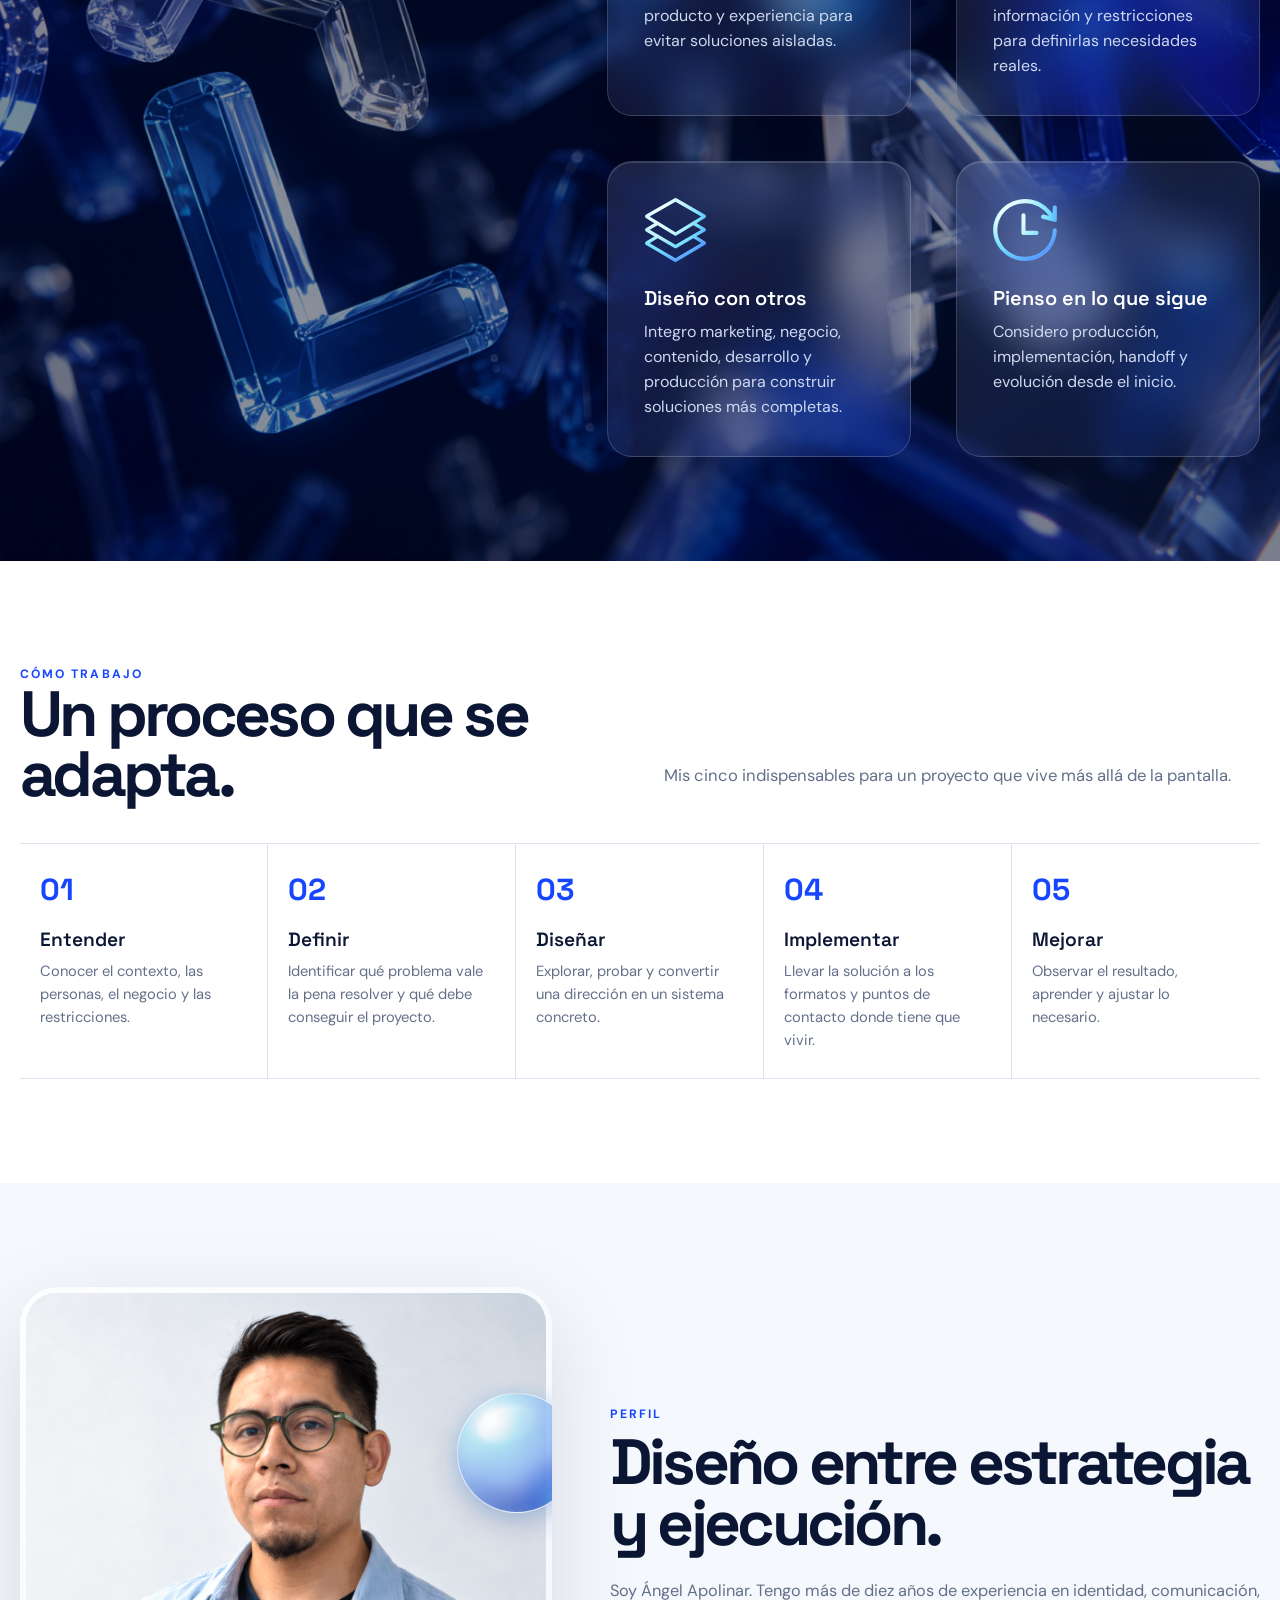
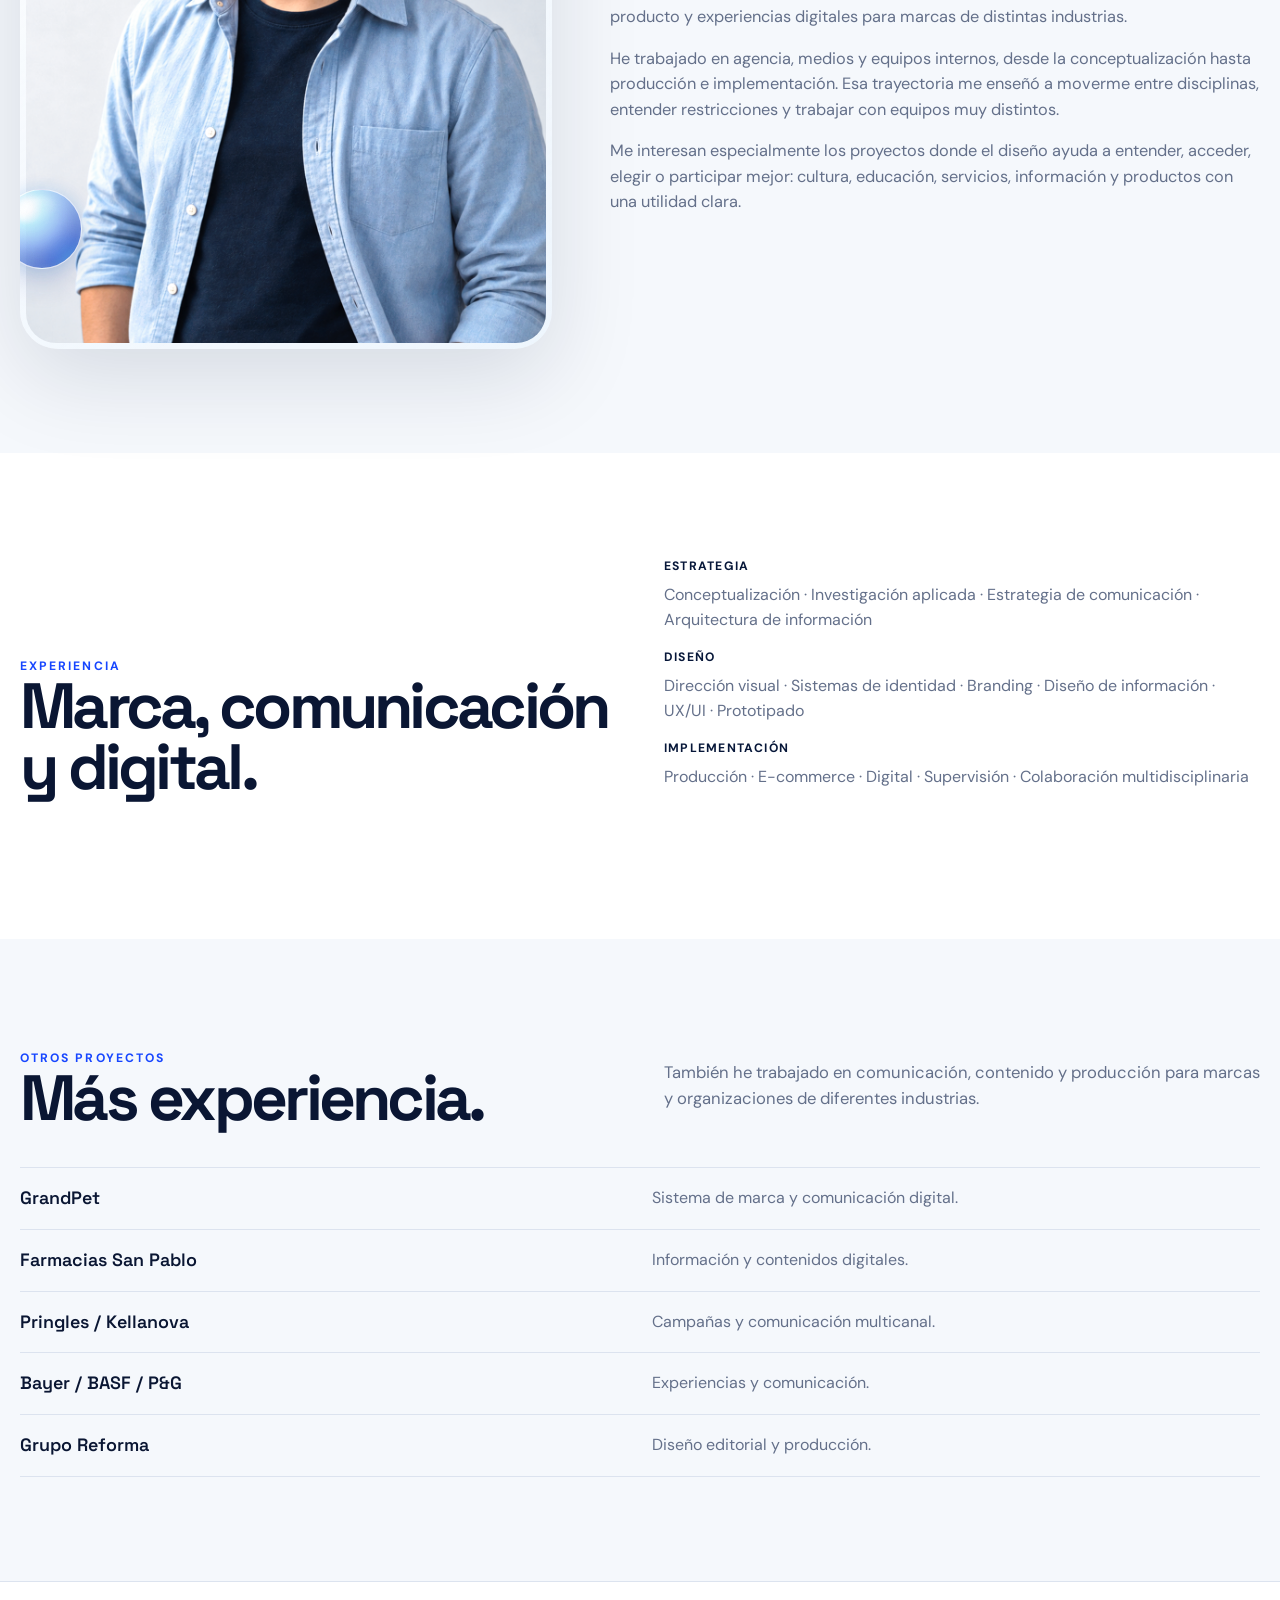
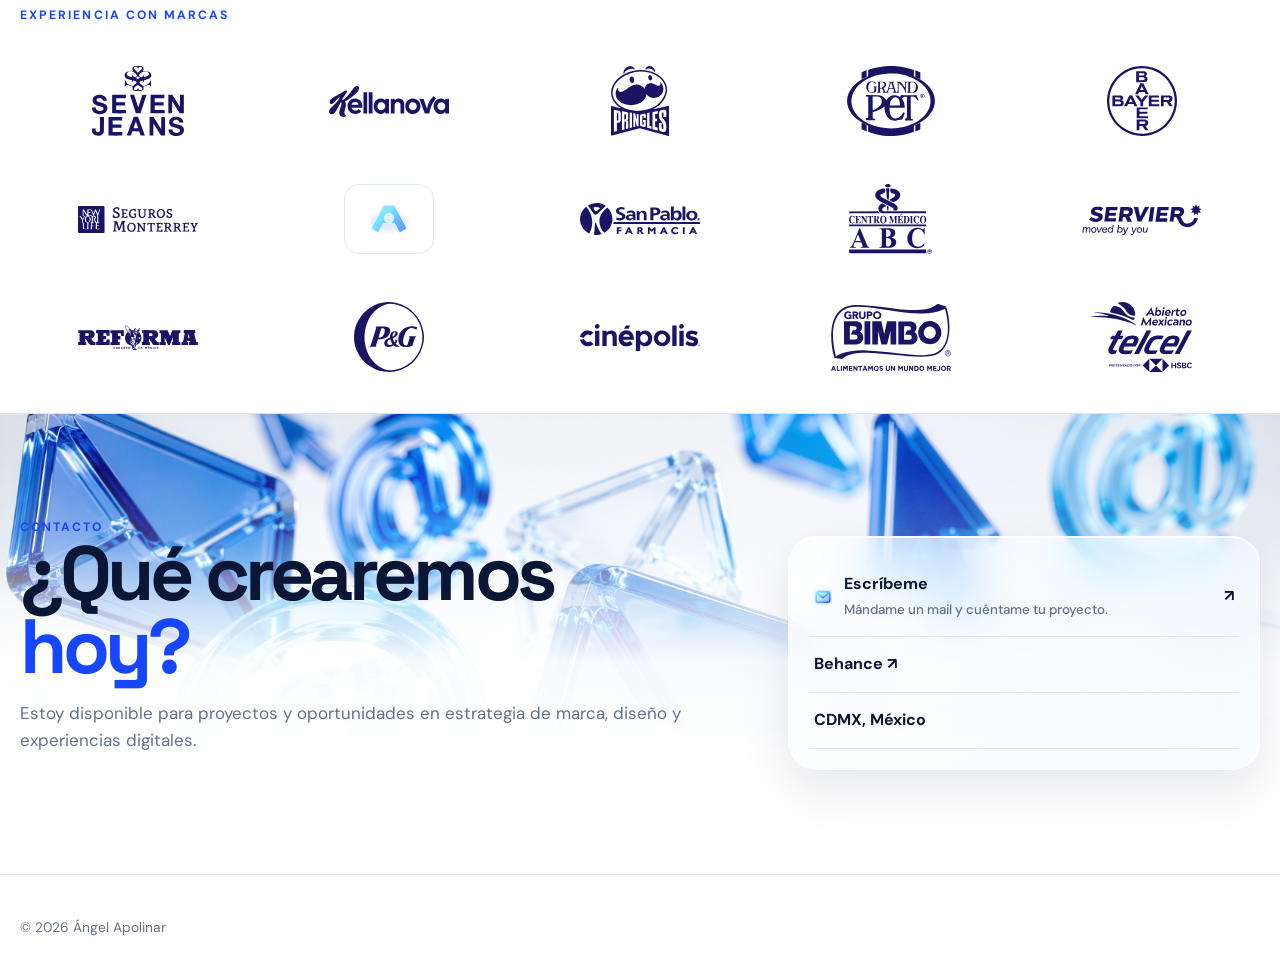
==== commit 92e7a39f: "Add files via upload" ====
--- a/index.html
+++ b/index.html
@@ -1,37 +1,313 @@
-<!doctype html><html lang="es"><head><meta charset="utf-8"><meta name="viewport" content="width=device-width,initial-scale=1"><meta name="description" content="Ángel Apolinar — Diseñador / Brand & Digital. Estrategia, identidad, información y experiencias digitales."><title>Ángel Apolinar — Diseñador / Brand & Digital</title><link rel="stylesheet" href="styles.css"></head><body><header class="site-header"><div class="scroll-progress" aria-hidden="true"></div><div class="shell nav"><a class="wordmark" href="index.html">Ángel Apolinar</a><nav class="nav-links"><a href="index.html#proyectos">Proyectos</a><a href="index.html#valor">Valor</a><a href="index.html#perfil">Perfil</a><a class="nav-cta" href="mailto:angel.aplnr@gmail.com?subject=Proyecto%20/%20oportunidad%20%E2%80%94%20%5Bnombre%20del%20proyecto%5D&body=Hola%20%C3%81ngel%2C%0A%0ATe%20escribo%20porque%20%5Bempresa%20/%20proyecto%5D%20necesita%20%5Bnecesidad%20principal%5D.%0A%0ABuscamos%20%5Bresultado%20o%20alcance%5D%20y%20nos%20gustar%C3%ADa%20tenerlo%20listo%20para%20%5Bfecha%20/%20etapa%2C%20si%20aplica%5D.%0A%0A%C2%BFPodemos%20agendar%20una%20llamada%20breve%20para%20revisar%20el%20proyecto%20y%20siguientes%20pasos%3F%0A%0AGracias%2C%0A%5BNombre%5D%0A%5BEmpresa%20/%20rol%5D"><svg class="icon" aria-hidden="true"><use href="assets/crystal-icons.svg#i-mail"></use></svg><span>Escríbeme</span></a></nav><button class="menu-toggle" aria-label="Abrir menú" aria-expanded="false"><span></span><span></span></button></div></header><main>
-<section class="hero"><div class="shell hero-grid"><div class="hero-copy reveal"><div class="eyebrow">Ángel Apolinar · Diseñador / Brand & Digital</div><h1 class="display">Diseño ideas, sistemas y experiencias que <span>funcionan.</span></h1><p class="hero-lead">Trabajo entre estrategia y diseño para construir marcas, productos y experiencias digitales. Puedo entrar desde la definición de una idea y acompañarla hasta su implementación.</p><div class="hero-tags"><span>Estrategia</span><span>Identidad</span><span>Información</span><span>Digital</span><span>Implementación</span></div><div class="hero-actions"><a class="btn primary" href="#proyectos">Ver proyectos ↘</a><a class="btn glass-btn" href="mailto:angel.aplnr@gmail.com?subject=Proyecto%20/%20oportunidad%20%E2%80%94%20%5Bnombre%20del%20proyecto%5D&body=Hola%20%C3%81ngel%2C%0A%0ATe%20escribo%20porque%20%5Bempresa%20/%20proyecto%5D%20necesita%20%5Bnecesidad%20principal%5D.%0A%0ABuscamos%20%5Bresultado%20o%20alcance%5D%20y%20nos%20gustar%C3%ADa%20tenerlo%20listo%20para%20%5Bfecha%20/%20etapa%2C%20si%20aplica%5D.%0A%0A%C2%BFPodemos%20agendar%20una%20llamada%20breve%20para%20revisar%20el%20proyecto%20y%20siguientes%20pasos%3F%0A%0AGracias%2C%0A%5BNombre%5D%0A%5BEmpresa%20/%20rol%5D"><svg class="icon" aria-hidden="true"><use href="assets/crystal-icons.svg#i-mail"></use></svg> Escríbeme</a></div><div class="hero-proof"><strong>10+ años</strong><span>diseñando para marcas, productos y audiencias.</span></div></div><div class="hero-visual reveal delay-1"><div class="glass-stage tilt-card"><img src="assets/letters-wide.png" alt="Letras 3D de cristal azul"><div class="glass-shine"></div></div></div></div></section>
-
-<section class="section projects-section" id="proyectos"><div class="shell"><div class="section-head reveal"><div><div class="eyebrow">Proyectos destacados</div><h2 class="display">Del problema a una solución.</h2></div><p class="section-intro">Una selección de proyectos de marca, producto, cultura y digital. En cada caso muestro el reto, las decisiones de diseño y cómo se implementaron.</p></div><div class="filters reveal"><button class="filter active" data-filter="all">Todos</button><button class="filter" data-filter="branding">Branding</button><button class="filter" data-filter="audiencias">Audiencias</button><button class="filter" data-filter="experiencia">Experiencia</button></div><div class="projects-grid">
-<a class="project reveal" data-category="branding" href="proyecto-seven.html"><div class="project-media"><img src="assets/case-seven-cover.svg" alt="Seven Jeans"><div class="project-index">01</div></div><div class="project-meta-row"><div><h3>Seven Jeans</h3><p>Construir una marca consistente del producto a la experiencia digital.</p><small>Marca · Producto · Sistema visual · E-commerce</small></div><span class="project-arrow">↗</span></div></a>
-<a class="project reveal" data-category="audiencias" href="proyecto-planb.html"><div class="project-media"><img src="assets/case-planb-cover.svg" alt="Plan B"><div class="project-index">02</div></div><div class="project-meta-row"><div><h3>Plan B</h3><p>Diseñar nuevas formas de contar y entender temas sociales y culturales.</p><small>Información · Cultura · Diseño editorial · Experimentación</small></div><span class="project-arrow">↗</span></div></a>
-<a class="project reveal" data-category="branding experiencia" href="proyecto-mio.html"><div class="project-media"><img src="assets/case-mio-cover.svg" alt="MÍO / SMNYL"><div class="project-index">03</div></div><div class="project-meta-row"><div><h3>MÍO / SMNYL</h3><p>Convertir investigación en producto, marca y lanzamiento.</p><small>Investigación · Estrategia · Marca · Experiencia · Lanzamiento</small></div><span class="project-arrow">↗</span></div></a>
-<a class="project reveal" data-category="audiencias" href="proyecto-cinepolis.html"><div class="project-media"><img src="assets/case-cinepolis-cover.svg" alt="Cinépolis Sala de Arte / +QueCine"><div class="project-index">04</div></div><div class="project-meta-row"><div><h3>Cinépolis Sala de Arte / +QueCine</h3><p>Conectar programación cultural con nuevas audiencias.</p><small>Cultura · Audiencias · Contenido · Digital</small></div><span class="project-arrow">↗</span></div></a>
-<a class="project reveal" data-category="branding audiencias experiencia" href="proyecto-bayer.html"><div class="project-media"><img src="assets/case-bayer-cover.svg" alt="Bayer IUS"><div class="project-index">05</div></div><div class="project-meta-row"><div><h3>Bayer IUS</h3><p>Hacer más clara una experiencia digital con información médica compleja.</p><small>Conceptualización · UX · Digital · Branding</small></div><span class="project-arrow">↗</span></div></a>
-<a class="project reveal" data-category="audiencias experiencia" href="proyecto-descabellado.html"><div class="project-media"><img src="assets/case-descabellado-cover.svg" alt="Ni un pelo de indiferencia"><div class="project-index">06</div></div><div class="project-meta-row"><div><h3>Ni un pelo de indiferencia</h3><p>Hacer visible una causa con un mensaje capaz de movilizar.</p><small>Concepto · Wording · Estrategia anual · Campaña · Artes</small></div><span class="project-arrow">↗</span></div></a>
-</div></div></section>
-
-<section class="section value-section" id="valor"><div class="shell"><div class="value-grid"><div class="value-intro reveal"><div class="eyebrow">Lo que aporto</div><h2 class="display">Pienso el sistema. Lo hago realidad.</h2><p>Mi experiencia cruza estrategia, diseño y producción. Eso me permite entender cómo una decisión afecta al resto del proyecto y diseñar pensando desde el inicio en dónde, cómo y para quién va a funcionar.</p></div><div class="value-cards"><article class="value-card glass-card reveal"><span class="crystal-dot"></span><h3>Veo el proyecto completo</h3><p>Conecto marca, contenido, producto y experiencia para evitar soluciones aisladas.</p></article><article class="value-card glass-card reveal delay-1"><span class="crystal-dot"></span><h3>Ordeno antes de diseñar</h3><p>Trabajo con objetivos, información y restricciones para definir qué debe resolver el diseño.</p></article><article class="value-card glass-card reveal"><span class="crystal-dot"></span><h3>Diseño con otros</h3><p>Integro marketing, negocio, contenido, desarrollo y producción para construir soluciones más completas.</p></article><article class="value-card glass-card reveal delay-1"><span class="crystal-dot"></span><h3>Pienso en lo que sigue</h3><p>Considero producción, implementación, handoff y evolución desde el inicio.</p></article></div></div></div></section>
-
-<section class="section process-section"><div class="shell"><div class="section-head reveal"><div><div class="eyebrow">Cómo trabajo</div><h2 class="display">Un proceso que se adapta.</h2></div><p class="section-intro">No todos los proyectos necesitan el mismo proceso. Estas etapas funcionan como estructura, no como receta.</p></div><div class="process-track"><div class="process-step reveal"><b>01</b><h3>Entender</h3><p>Conocer el contexto, las personas, el negocio y las restricciones.</p></div><div class="process-step reveal"><b>02</b><h3>Definir</h3><p>Identificar qué problema vale la pena resolver y qué debe conseguir el proyecto.</p></div><div class="process-step reveal"><b>03</b><h3>Diseñar</h3><p>Explorar, probar y convertir una dirección en un sistema concreto.</p></div><div class="process-step reveal"><b>04</b><h3>Implementar</h3><p>Llevar la solución a los formatos y puntos de contacto donde tiene que vivir.</p></div><div class="process-step reveal"><b>05</b><h3>Mejorar</h3><p>Observar el resultado, aprender y ajustar lo necesario.</p></div></div></div></section>
-
-<section class="section about-section" id="perfil"><div class="shell about-grid"><div class="about-visual reveal"><div class="glass-photo"><img src="assets/portrait-close.png" alt="Ángel Apolinar"><span class="photo-glass-orb orb-one"></span><span class="photo-glass-orb orb-two"></span></div></div><div class="about-copy reveal delay-1"><div class="eyebrow">Perfil</div><h2 class="display">Diseño entre estrategia y ejecución.</h2><p>Soy Ángel Apolinar. Tengo más de diez años de experiencia en identidad, comunicación, producto y experiencias digitales para marcas de distintas industrias.</p><p>He trabajado en agencia, medios y equipos internos, desde la conceptualización hasta producción e implementación. Esa trayectoria me enseñó a moverme entre disciplinas, entender restricciones y trabajar con equipos muy distintos.</p><p>Me interesan especialmente los proyectos donde el diseño ayuda a entender, acceder, elegir o participar mejor: cultura, educación, servicios, información y productos con una utilidad clara.</p></div></div></section>
-
-<section class="section experience-section"><div class="shell"><div class="section-head reveal"><div><div class="eyebrow">Experiencia</div><h2 class="display">Marca, comunicación y digital.</h2></div><div class="capabilities"><b>Estrategia</b><span>Conceptualización · Investigación aplicada · Estrategia de comunicación · Arquitectura de información</span><b>Diseño</b><span>Dirección visual · Sistemas de identidad · Branding · Diseño de información · UX/UI · Prototipado</span><b>Implementación</b><span>Producción · E-commerce · Digital · Supervisión · Colaboración multidisciplinaria</span><b>Herramientas</b><span>Figma · Adobe Creative Cloud · HTML/CSS · IA generativa · Motion</span></div></div></div></section>
-
-<section class="section other-projects"><div class="shell"><div class="section-head reveal"><div><div class="eyebrow">Otros proyectos</div><h2 class="display">Más experiencia, otros contextos.</h2></div><p class="section-intro">También he trabajado en comunicación, contenido y producción para marcas y organizaciones de diferentes industrias.</p></div><div class="other-list"><div class="other-row reveal"><strong>GrandPet</strong><span>Sistema de marca y comunicación digital.</span></div><div class="other-row reveal"><strong>Farmacias San Pablo</strong><span>Información y contenidos digitales.</span></div><div class="other-row reveal"><strong>Pringles / Kellanova</strong><span>Campañas y comunicación multicanal.</span></div><div class="other-row reveal"><strong>Bayer / BASF / P&amp;G</strong><span>Experiencias y comunicación.</span></div><div class="other-row reveal"><strong>Grupo Reforma</strong><span>Diseño editorial y producción.</span></div></div></div></section>
-
-<section class="section brands-strip"><div class="shell reveal"><div class="eyebrow">Experiencia con marcas</div><div class="brand-logos" aria-label="Marcas con las que he trabajado">
-<div class="brand-logo"><img src="assets/logos/seven-jeans.svg" alt="Seven Jeans"></div>
-<div class="brand-logo"><img src="assets/logos/kellanova.svg" alt="Kellanova"></div>
-<div class="brand-logo"><img src="assets/logos/pringles.svg" alt="Pringles"></div>
-<div class="brand-logo"><img src="assets/logos/grandpet.svg" alt="GrandPet"></div>
-<div class="brand-logo"><img src="assets/logos/bayer.svg" alt="Bayer"></div>
-<div class="brand-logo"><img src="assets/logos/basf.svg" alt="BASF"></div>
-<div class="brand-logo"><img src="assets/logos/san-pablo.svg" alt="Farmacias San Pablo"></div>
-<div class="brand-logo"><img src="assets/logos/abc.svg" alt="Centro Médico ABC"></div>
-<div class="brand-logo"><img src="assets/logos/smnyl.svg" alt="Seguros Monterrey"></div>
-<div class="brand-logo"><img src="assets/logos/reforma.svg" alt="Grupo Reforma"></div>
-</div></div></section>
-
-<section class="section contact-section" id="contacto"><div class="shell contact-grid"><div class="reveal"><div class="eyebrow">Contacto</div><h2 class="display">¿Hay algo que necesitemos resolver?</h2><p>Estoy disponible para proyectos y oportunidades en estrategia de marca, diseño y experiencias digitales.</p></div><div class="contact-panel glass-card reveal delay-1"><a class="contact-mail" href="mailto:angel.aplnr@gmail.com?subject=Proyecto%20/%20oportunidad%20%E2%80%94%20%5Bnombre%20del%20proyecto%5D&body=Hola%20%C3%81ngel%2C%0A%0ATe%20escribo%20porque%20%5Bempresa%20/%20proyecto%5D%20necesita%20%5Bnecesidad%20principal%5D.%0A%0ABuscamos%20%5Bresultado%20o%20alcance%5D%20y%20nos%20gustar%C3%ADa%20tenerlo%20listo%20para%20%5Bfecha%20/%20etapa%2C%20si%20aplica%5D.%0A%0A%C2%BFPodemos%20agendar%20una%20llamada%20breve%20para%20revisar%20el%20proyecto%20y%20siguientes%20pasos%3F%0A%0AGracias%2C%0A%5BNombre%5D%0A%5BEmpresa%20/%20rol%5D"><svg class="icon" aria-hidden="true"><use href="assets/crystal-icons.svg#i-mail"></use></svg><span><strong>Escríbeme</strong><small>Abre un correo con una guía breve para contarme el proyecto.</small></span><b>↗</b></a><a href="https://behance.net/apolinar" target="_blank" rel="noreferrer">Behance ↗</a><span>CDMX, México · Disponible para proyectos remotos e internacionales.</span></div></div></section>
-</main><footer class="site-footer"><div class="shell footer-row"><strong>Ángel Apolinar</strong><div class="footer-links"><a href="mailto:angel.aplnr@gmail.com?subject=Proyecto%20/%20oportunidad%20%E2%80%94%20%5Bnombre%20del%20proyecto%5D&body=Hola%20%C3%81ngel%2C%0A%0ATe%20escribo%20porque%20%5Bempresa%20/%20proyecto%5D%20necesita%20%5Bnecesidad%20principal%5D.%0A%0ABuscamos%20%5Bresultado%20o%20alcance%5D%20y%20nos%20gustar%C3%ADa%20tenerlo%20listo%20para%20%5Bfecha%20/%20etapa%2C%20si%20aplica%5D.%0A%0A%C2%BFPodemos%20agendar%20una%20llamada%20breve%20para%20revisar%20el%20proyecto%20y%20siguientes%20pasos%3F%0A%0AGracias%2C%0A%5BNombre%5D%0A%5BEmpresa%20/%20rol%5D"><svg class="icon" aria-hidden="true"><use href="assets/crystal-icons.svg#i-mail"></use></svg> Escríbeme</a><a href="https://behance.net/apolinar" target="_blank" rel="noreferrer">Behance ↗</a><span>CDMX, México</span></div></div></footer><script src="site.js"></script></body></html>+<!doctype html>
+<html lang="es">
+
+<head>
+    <meta charset="utf-8">
+    <meta name="viewport" content="width=device-width,initial-scale=1">
+    <meta name="description" content="Ángel Apolinar — Diseñador / Brand & Digital. Estrategia, identidad, información y experiencias digitales.">
+    <title>Ángel Apolinar — Brand & Digital Design</title>
+    <link rel="stylesheet" href="styles.css">
+</head>
+
+<body>
+    <header class="site-header">
+        <div class="scroll-progress" aria-hidden="true"></div>
+        <div class="shell nav"><a class="wordmark" href="index.html">Ángel Apolinar</a>
+            <nav class="nav-links"><a href="index.html#proyectos">Proyectos</a><a href="index.html#valor">Cómo diseño</a><a href="index.html#perfil">Yo</a>
+                <a class="nav-cta" href="mailto:angel.aplnr@gmail.com?subject=Proyecto%20/%20oportunidad%20%E2%80%94%20%5Bnombre%20del%20proyecto%5D&body=Hola%20%C3%81ngel%2C%0A%0ATe%20escribo%20porque%20%5Bempresa%20/%20proyecto%5D%20necesita%20%5Bnecesidad%20principal%5D.%0A%0ABuscamos%20%5Bresultado%20o%20alcance%5D%20y%20nos%20gustar%C3%ADa%20tenerlo%20listo%20para%20%5Bfecha%20/%20etapa%2C%20si%20aplica%5D.%0A%0A%C2%BFPodemos%20agendar%20una%20llamada%20breve%20para%20revisar%20el%20proyecto%20y%20siguientes%20pasos%3F%0A%0AGracias%2C%0A%5BNombre%5D%0A%5BEmpresa%20/%20rol%5D">
+                    <svg class="icon" aria-hidden="true">
+                        <use href="assets/crystal-icons.svg#i-mail"></use>
+                    </svg><span>Escríbeme</span></a>
+            </nav>
+            <button class="menu-toggle" aria-label="Abrir menú" aria-expanded="false"><span></span><span></span></button>
+        </div>
+    </header>
+    <main>
+     
+<section class="hero">
+
+    <div class="hero-background" aria-hidden="true"></div>
+
+    <div class="shell hero-grid">
+
+        <div class="hero-copy reveal">
+
+            <div class="eyebrow">Brand & Digital Design</div>
+
+            <h1 class="display">
+                Diseño que tiene un
+                <span>por qué.</span>
+            </h1>
+
+            <p class="hero-lead">
+                Trabajo entre estrategia y diseño para construir marcas,
+                productos y experiencias digitales. Puedo entrar desde la
+                definición de una idea y acompañarla hasta su implementación.
+            </p>
+
+            <div class="hero-tags">
+                <span>Estrategia</span>
+                <span>Identidad</span>
+                <span>Comunicación</span>
+                <span>Experiencia</span>
+                <span>Implementación</span>
+            </div>
+
+            <div class="hero-actions">
+
+                <a class="btn primary" href="#proyectos">
+                    Ver mis proyectos ↘
+                </a>
+
+                <a class="btn glass-btn"
+                   href="mailto:angel.aplnr@gmail.com">
+
+                    <svg class="icon" aria-hidden="true">
+                        <use href="assets/crystal-icons.svg#i-mail"></use>
+                    </svg>
+
+                    Escríbeme
+                </a>
+
+            </div>
+
+            <div class="hero-proof">
+                <strong>+10 años</strong>
+                <span>diseñando para marcas, productos y audiencias.</span>
+            </div>
+
+        </div>
+
+    </div>
+
+</section>        
+
+        <section class="section projects-section" id="proyectos">
+            <div class="shell">
+                <div class="section-head reveal">
+                    <div>
+                        <div class="eyebrow">Proyectos destacados</div>
+                        <h2 class="display">Del problema a una <span>solución.</span></h2></div>
+                    <p class="section-intro">Proyectos de marca, producto, cultura y diseño digital.</p>
+                </div>
+                <div class="filters reveal">
+                    <button class="filter active" data-filter="all">Todos</button>
+                    <button class="filter" data-filter="branding">Branding</button>
+                    <button class="filter" data-filter="audiencias">Audiencias</button>
+                    <button class="filter" data-filter="experiencia">Experiencia</button>
+                </div>
+                <div class="projects-grid">
+                    <a class="project reveal" data-category="branding" href="proyecto-seven.html">
+                        <div class="project-media"><img src="assets/case-seven-cover.svg" alt="Seven Jeans">
+                            <div class="project-index">01</div>
+                        </div>
+                        <div class="project-meta-row">
+                            <div>
+                                <h3>Seven Jeans</h3>
+                                <p>Construir una marca consistente del producto a la experiencia digital.</p><small>Marca · Producto · Sistema visual · E-commerce</small></div><span class="project-arrow">↗</span></div>
+                    </a>
+                    <a class="project reveal" data-category="audiencias" href="proyecto-planb.html">
+                        <div class="project-media"><img src="assets/case-planb-cover.svg" alt="Plan B">
+                            <div class="project-index">02</div>
+                        </div>
+                        <div class="project-meta-row">
+                            <div>
+                                <h3>Plan B</h3>
+                                <p>Diseñar nuevas formas de contar y entender temas sociales y culturales.</p><small>Información · Cultura · Diseño editorial · Experimentación</small></div><span class="project-arrow">↗</span></div>
+                    </a>
+                    <a class="project reveal" data-category="branding experiencia" href="proyecto-mio.html">
+                        <div class="project-media"><img src="assets/case-mio-cover.svg" alt="MÍO / SMNYL">
+                            <div class="project-index">03</div>
+                        </div>
+                        <div class="project-meta-row">
+                            <div>
+                                <h3>MÍO / SMNYL</h3>
+                                <p>Convertir investigación en producto, marca y lanzamiento.</p><small>Investigación · Estrategia · Marca · Experiencia · Lanzamiento</small></div><span class="project-arrow">↗</span></div>
+                    </a>
+                    <a class="project reveal" data-category="audiencias" href="proyecto-cinepolis.html">
+                        <div class="project-media"><img src="assets/case-cinepolis-cover.svg" alt="Cinépolis Sala de Arte / +QueCine">
+                            <div class="project-index">04</div>
+                        </div>
+                        <div class="project-meta-row">
+                            <div>
+                                <h3>Cinépolis Sala de Arte</h3>
+                                <p>Conectar programación cultural con nuevas audiencias.</p><small>Cultura · Audiencias · Contenido · Digital</small></div><span class="project-arrow">↗</span></div>
+                    </a>
+                    <a class="project reveal" data-category="branding audiencias experiencia" href="proyecto-bayer.html">
+                        <div class="project-media"><img src="assets/case-bayer-cover.svg" alt="Bayer IUS">
+                            <div class="project-index">05</div>
+                        </div>
+                        <div class="project-meta-row">
+                            <div>
+                                <h3>Bayer IUS</h3>
+                                <p>Hacer más clara una experiencia digital con información médica compleja.</p><small>Conceptualización · UX · Digital · Branding</small></div><span class="project-arrow">↗</span></div>
+                    </a>
+                    <a class="project reveal" data-category="audiencias experiencia" href="proyecto-descabellado.html">
+                        <div class="project-media"><img src="assets/case-descabellado-cover.svg" alt="Ni un pelo de indiferencia">
+                            <div class="project-index">06</div>
+                        </div>
+                        <div class="project-meta-row">
+                            <div>
+                                <h3>Ni un pelo de indiferencia</h3>
+                                <p>Hacer visible una causa con un mensaje capaz de movilizar.</p><small>Concepto · Wording · Estrategia anual · Campaña · Artes</small></div><span class="project-arrow">↗</span></div>
+                    </a>
+                </div>
+            </div>
+        </section>
+
+        <section class="section value-section" id="valor">
+            <div class="shell">
+                <div class="value-grid">
+                    <div class="value-intro reveal">
+                        <div class="eyebrow">Lo que aporto</div>
+                        <h2 class="display">El valor <span>de ver más.</span>
+                        </h2>
+                        <p>Mi experiencia cruza estrategia, diseño y producción. Eso me permite entender cómo una decisión afecta al resto del proyecto y diseñar pensando desde el inicio en dónde, cómo y para quién va a funcionar.</p>
+                    </div>
+                    <div class="value-cards">
+                        <article class="value-card glass-card reveal"><span class="crystal-icon icon-ojo"></span>
+
+                            <h3>Veo el proyecto completo</h3>
+                            <p>Conecto marca, contenido, producto y experiencia para evitar soluciones aisladas.</p>
+                        </article>
+                        <article class="value-card glass-card reveal delay-1"><span class="crystal-icon icon-gear"></span>
+                            <h3>Entiendo qué hay detrás</h3>
+                            <p>Trabajo con objetivos, información y restricciones para definirlas necesidades reales.</p>
+                        </article>
+                        <article class="value-card glass-card reveal"><span class="crystal-icon icon-stack"></span>
+                            <h3>Diseño con otros</h3>
+                            <p>Integro marketing, negocio, contenido, desarrollo y producción para construir soluciones más completas.</p>
+                        </article>
+                        <article class="value-card glass-card reveal delay-1"><span class="crystal-icon icon-future"></span>
+                            <h3>Pienso en lo que sigue</h3>
+                            <p>Considero producción, implementación, handoff y evolución desde el inicio.</p>
+                        </article>
+                    </div>
+                </div>
+            </div>
+        </section>
+
+        <section class="section process-section">
+            <div class="shell">
+                <div class="section-head reveal">
+                    <div>
+                        <div class="eyebrow">Cómo trabajo</div>
+                        <h2 class="display">Un proceso que se adapta.</h2></div>
+                    <p class="section-intro">Mis cinco indispensables para un proyecto que vive más allá de la pantalla.</p>
+                </div>
+                <div class="process-track">
+                    <div class="process-step reveal"><b>01</b>
+                        <h3>Entender</h3>
+                        <p>Conocer el contexto, las personas, el negocio y las restricciones.</p>
+                    </div>
+                    <div class="process-step reveal"><b>02</b>
+                        <h3>Definir</h3>
+                        <p>Identificar qué problema vale la pena resolver y qué debe conseguir el proyecto.</p>
+                    </div>
+                    <div class="process-step reveal"><b>03</b>
+                        <h3>Diseñar</h3>
+                        <p>Explorar, probar y convertir una dirección en un sistema concreto.</p>
+                    </div>
+                    <div class="process-step reveal"><b>04</b>
+                        <h3>Implementar</h3>
+                        <p>Llevar la solución a los formatos y puntos de contacto donde tiene que vivir.</p>
+                    </div>
+                    <div class="process-step reveal"><b>05</b>
+                        <h3>Mejorar</h3>
+                        <p>Observar el resultado, aprender y ajustar lo necesario.</p>
+                    </div>
+                </div>
+            </div>
+        </section>
+
+        <section class="section about-section" id="perfil">
+            <div class="shell about-grid">
+                <div class="about-visual reveal">
+                    <div class="glass-photo"><img src="assets/portrait-close.png" alt="Ángel Apolinar"><span class="photo-glass-orb orb-one"></span><span class="photo-glass-orb orb-two"></span></div>
+                </div>
+                <div class="about-copy reveal delay-1">
+                    <div class="eyebrow">Perfil</div>
+                    <h2 class="display">Diseño entre estrategia y ejecución.</h2>
+                    <p>Soy Ángel Apolinar. Tengo más de diez años de experiencia en identidad, comunicación, producto y experiencias digitales para marcas de distintas industrias.</p>
+                    <p>He trabajado en agencia, medios y equipos internos, desde la conceptualización hasta producción e implementación. Esa trayectoria me enseñó a moverme entre disciplinas, entender restricciones y trabajar con equipos muy distintos.</p>
+                    <p>Me interesan especialmente los proyectos donde el diseño ayuda a entender, acceder, elegir o participar mejor: cultura, educación, servicios, información y productos con una utilidad clara.</p>
+                </div>
+            </div>
+        </section>
+
+        <section class="section experience-section">
+            <div class="shell">
+                <div class="section-head reveal">
+                    <div>
+                        <div class="eyebrow">Experiencia</div>
+                        <h2 class="display">Marca, comunicación y digital.</h2></div>
+                    <div class="capabilities"><b>Estrategia</b><span>Conceptualización · Investigación aplicada · Estrategia de comunicación · Arquitectura de información</span><b>Diseño</b><span>Dirección visual · Sistemas de identidad · Branding · Diseño de información · UX/UI · Prototipado</span><b>Implementación</b><span>Producción · E-commerce · Digital · Supervisión · Colaboración multidisciplinaria</span></div>
+                </div>
+            </div>
+        </section>
+
+        <section class="section other-projects">
+            <div class="shell">
+                <div class="section-head reveal">
+                    <div>
+                        <div class="eyebrow">Otros proyectos</div>
+                        <h2 class="display">Más experiencia.</h2></div>
+                    <p class="section-intro">También he trabajado en comunicación, contenido y producción para marcas y organizaciones de diferentes industrias.</p>
+                </div>
+                <div class="other-list">
+                    <div class="other-row reveal"><strong>GrandPet</strong><span>Sistema de marca y comunicación digital.</span></div>
+                    <div class="other-row reveal"><strong>Farmacias San Pablo</strong><span>Información y contenidos digitales.</span></div>
+                    <div class="other-row reveal"><strong>Pringles / Kellanova</strong><span>Campañas y comunicación multicanal.</span></div>
+                    <div class="other-row reveal"><strong>Bayer / BASF / P&amp;G</strong><span>Experiencias y comunicación.</span></div>
+                    <div class="other-row reveal"><strong>Grupo Reforma</strong><span>Diseño editorial y producción.</span></div>
+                </div>
+            </div>
+        </section>
+
+        <section class="section brands-strip">
+            <div class="shell reveal">
+                <div class="eyebrow">Experiencia con marcas</div>
+                <div class="brand-logos" aria-label="Marcas con las que he trabajado">
+                    <div class="brand-logo"><img src="assets/logos/seven-jeans.svg" alt="Seven Jeans"></div>
+                    <div class="brand-logo"><img src="assets/logos/kellanova.svg" alt="Kellanova"></div>
+                    <div class="brand-logo"><img src="assets/logos/pringles.svg" alt="Pringles"></div>
+                    <div class="brand-logo"><img src="assets/logos/grandpet.svg" alt="GrandPet"></div>
+                    <div class="brand-logo"><img src="assets/logos/bayer.svg" alt="Bayer"></div>
+                    <div class="brand-logo"><img src="assets/logos/smnyl.svg" alt="Seguros Monterrey New York Life"></div>
+                    <div class="brand-logo"><img src="assets/logos/basf.svg" alt="BASF"></div>
+                    <div class="brand-logo"><img src="assets/logos/san-pablo.svg" alt="Farmacias San Pablo"></div>
+                    <div class="brand-logo"><img src="assets/logos/abc.svg" alt="Centro Médico ABC"></div>
+                    <div class="brand-logo"><img src="assets/logos/servier.svg" alt="Servier MExico"></div>
+                    <div class="brand-logo"><img src="assets/logos/reforma.svg" alt="Grupo Reforma"></div>
+                    <div class="brand-logo"><img src="assets/logos/pg.svg" alt="P&G"></div>
+                    <div class="brand-logo"><img src="assets/logos/cinepolis.svg" alt="Cinépolis"></div>
+                    <div class="brand-logo"><img src="assets/logos/g-bimbo.svg" alt="Grupo Bimbo"></div>
+                    <div class="brand-logo"><img src="assets/logos/amt.svg" alt="Abierto Mexicano de Tenis"></div>
+                </div>
+            </div>
+        </section>
+
+        <section class="section contact-section" id="contacto">
+            <div class="shell contact-grid">
+                <div class="reveal">
+                    <div class="eyebrow">Contacto</div>
+                    <h2 class="display">¿Qué crearemos<span> hoy?</span></h2>
+                    <p>Estoy disponible para proyectos y oportunidades en estrategia de marca, diseño y experiencias digitales.</p>
+                </div>
+                <div class="contact-panel glass-card reveal delay-1">
+                    <a class="contact-mail" href="mailto:angel.aplnr@gmail.com?subject=Proyecto%20/%20oportunidad%20%E2%80%94%20%5Bnombre%20del%20proyecto%5D&body=Hola%20%C3%81ngel%2C%0A%0ATe%20escribo%20porque%20%5Bempresa%20/%20proyecto%5D%20necesita%20%5Bnecesidad%20principal%5D.%0A%0ABuscamos%20%5Bresultado%20o%20alcance%5D%20y%20nos%20gustar%C3%ADa%20tenerlo%20listo%20para%20%5Bfecha%20/%20etapa%2C%20si%20aplica%5D.%0A%0A%C2%BFPodemos%20agendar%20una%20llamada%20breve%20para%20revisar%20el%20proyecto%20y%20siguientes%20pasos%3F%0A%0AGracias%2C%0A%5BNombre%5D%0A%5BEmpresa%20/%20rol%5D">
+                        <svg class="icon" aria-hidden="true">
+                            <use href="assets/crystal-icons.svg#i-mail"></use>
+                        </svg><span><strong>Escríbeme</strong><small>Mándame un mail y cuéntame tu proyecto.</small></span><b>↗</b></a><a href="https://behance.net/apolinar" target="_blank" rel="noreferrer">Behance ↗</a><span>CDMX, México</span></div>
+            </div>
+        </section>
+    </main>
+   <footer class="site-footer">
+    <div class="shell">
+        <p>© 2026 Ángel Apolinar</p>
+    </div>
+</footer>
+    <script src="site.js"></script>
+</body>
+
+</html>
--- a/styles.css
+++ b/styles.css
@@ -1,20 +1,1815 @@
-@import url('https://fonts.googleapis.com/css2?family=DM+Sans:wght@400;500;600;700&family=Space+Grotesk:wght@500;600;700&display=swap');
-:root{--navy:#071739;--navy-2:#0A2156;--klein:#1746FF;--cyan:#35D5FF;--white:#fff;--ink:#0A1633;--muted:#64708a;--line:#dce3ef;--soft:#f5f8fc;--glass:rgba(255,255,255,.52);--glass-strong:rgba(255,255,255,.72);--shadow:0 28px 90px rgba(7,23,57,.13);--ease:cubic-bezier(.22,1,.36,1);--max:1280px}
-*{box-sizing:border-box}html{scroll-behavior:smooth}body{margin:0;background:#fff;color:var(--ink);font-family:'DM Sans',sans-serif;line-height:1.56;overflow-x:hidden}img{display:block;max-width:100%}a{color:inherit;text-decoration:none}button{font:inherit}.shell{width:min(calc(100% - 40px),var(--max));margin:auto}.display{font-family:'Space Grotesk',sans-serif;letter-spacing:-.058em;line-height:.95;margin:0}.eyebrow{font-size:.76rem;letter-spacing:.17em;text-transform:uppercase;font-weight:700;color:var(--klein)}::selection{background:var(--klein);color:#fff}.icon{width:1.12rem;height:1.12rem;flex:0 0 auto}.reveal{opacity:0;transform:translateY(24px);transition:opacity .78s var(--ease),transform .78s var(--ease)}.reveal.in{opacity:1;transform:none}.delay-1{transition-delay:.08s}.glass-card,.glass-btn,.glass-stage,.cover-label,.contact-panel{background:linear-gradient(145deg,rgba(255,255,255,.72),rgba(235,246,255,.36));border:1px solid rgba(255,255,255,.92);box-shadow:inset 0 1px 0 rgba(255,255,255,.88),0 18px 50px rgba(7,23,57,.10);backdrop-filter:blur(24px) saturate(155%);-webkit-backdrop-filter:blur(24px) saturate(155%)}
-.site-header{position:fixed;inset:0 0 auto;z-index:100;padding:16px 0;transition:.28s var(--ease)}.site-header.scrolled{background:rgba(255,255,255,.72);backdrop-filter:blur(22px) saturate(150%);-webkit-backdrop-filter:blur(22px) saturate(150%);border-bottom:1px solid rgba(7,23,57,.08)}.scroll-progress{position:absolute;left:0;bottom:-1px;height:2px;width:0;background:linear-gradient(90deg,var(--klein),var(--cyan));transition:width .08s linear}.nav{display:flex;align-items:center;justify-content:space-between;gap:24px}.wordmark{font:600 1rem 'Space Grotesk';color:var(--navy);letter-spacing:-.02em}.nav-links{display:flex;align-items:center;gap:25px;font-size:.9rem;font-weight:600}.nav-links>a:not(.nav-cta){opacity:.72;transition:.2s}.nav-links>a:not(.nav-cta):hover{opacity:1;color:var(--klein)}.nav-cta{display:inline-flex;align-items:center;gap:8px;background:linear-gradient(135deg,var(--navy),var(--klein));color:#fff;padding:11px 16px;border-radius:999px;box-shadow:0 10px 26px rgba(23,70,255,.18);transition:transform .25s var(--ease),box-shadow .25s var(--ease)}.nav-cta:hover{transform:translateY(-2px);box-shadow:0 14px 34px rgba(23,70,255,.24)}.menu-toggle{display:none;background:transparent;border:0;width:42px;height:42px;align-items:center;justify-content:center;flex-direction:column;gap:4px}.menu-toggle span{width:18px;height:2px;background:var(--navy);border-radius:10px}
-.hero{min-height:100svh;display:grid;align-items:center;padding:124px 0 74px;background:radial-gradient(circle at 82% 20%,rgba(53,213,255,.10),transparent 28%),radial-gradient(circle at 10% 90%,rgba(23,70,255,.06),transparent 26%)}.hero-grid{display:grid;grid-template-columns:1.05fr .95fr;gap:58px;align-items:center}.hero h1{font-size:clamp(3.9rem,7.5vw,8rem);color:var(--navy)}.hero h1 span{color:var(--klein)}.hero-lead{font-size:clamp(1.04rem,1.7vw,1.35rem);color:var(--muted);max-width:690px;margin:26px 0 22px}.hero-tags{display:flex;gap:8px;flex-wrap:wrap;margin-bottom:25px}.hero-tags span{padding:8px 12px;border:1px solid var(--line);border-radius:999px;font-size:.82rem;color:var(--navy);background:rgba(255,255,255,.7)}.hero-actions{display:flex;gap:10px;flex-wrap:wrap}.btn{display:inline-flex;align-items:center;gap:9px;padding:13px 18px;border-radius:999px;border:1px solid var(--line);font-weight:700;font-size:.92rem;transition:transform .25s var(--ease),box-shadow .25s var(--ease)}.btn.primary{background:linear-gradient(135deg,var(--klein),var(--navy-2));color:#fff;border-color:transparent}.btn:hover{transform:translateY(-2px);box-shadow:0 12px 28px rgba(7,23,57,.10)}.hero-proof{display:flex;align-items:baseline;gap:10px;margin-top:24px;color:var(--muted)}.hero-proof strong{font:700 1.45rem 'Space Grotesk';color:var(--navy)}.hero-visual{position:relative}.glass-stage{position:relative;aspect-ratio:1.08/1;border-radius:44px;overflow:hidden;background:linear-gradient(145deg,rgba(255,255,255,.72),rgba(226,242,255,.46));box-shadow:var(--shadow);transform-style:preserve-3d}.glass-stage:before{content:'';position:absolute;inset:1px;border-radius:43px;background:linear-gradient(120deg,rgba(255,255,255,.44),transparent 36%,rgba(53,213,255,.08));z-index:2;pointer-events:none}.glass-stage img{width:100%;height:100%;object-fit:cover;object-position:center;transition:transform .55s var(--ease)}.glass-stage:hover img{transform:scale(1.025)}.glass-shine{position:absolute;inset:-30% auto auto -25%;width:54%;height:160%;background:linear-gradient(100deg,transparent,rgba(255,255,255,.38),transparent);transform:rotate(14deg);animation:shine 8s ease-in-out infinite;pointer-events:none}.section{padding:104px 0}.section-head{display:grid;grid-template-columns:1fr 1fr;gap:48px;align-items:end;margin-bottom:38px}.section h2{font-size:clamp(2.7rem,5vw,5.4rem)}.section-intro{color:var(--muted);font-size:1.04rem;max-width:620px}.projects-section{background:var(--soft)}.filters{display:flex;gap:9px;flex-wrap:wrap;margin-bottom:28px}.filter{border:1px solid var(--line);background:#fff;color:var(--navy);border-radius:999px;padding:9px 14px;font-weight:700;cursor:pointer;transition:.22s}.filter.active,.filter:hover{background:var(--navy);color:#fff;border-color:var(--navy)}.projects-grid{display:grid;grid-template-columns:repeat(2,1fr);gap:28px 22px}.project.hidden{display:none}.project{transition:transform .35s var(--ease)}.project:hover{transform:translateY(-5px)}.project-media{aspect-ratio:16/10;border-radius:30px;overflow:hidden;position:relative;background:#eaf1fb;box-shadow:0 16px 44px rgba(7,23,57,.08)}.project-media img{width:100%;height:100%;object-fit:cover;transition:transform .5s var(--ease)}.project:hover .project-media img{transform:scale(1.025)}.project-index{position:absolute;left:18px;top:18px;padding:8px 11px;border-radius:999px;background:rgba(255,255,255,.66);backdrop-filter:blur(14px);font:700 .8rem 'Space Grotesk';color:var(--navy);border:1px solid rgba(255,255,255,.86)}.project-meta-row{display:flex;gap:18px;justify-content:space-between;padding:15px 4px 0}.project-meta-row h3{font:600 clamp(1.45rem,2vw,2rem) 'Space Grotesk';margin:0;color:var(--navy)}.project-meta-row p{margin:6px 0 8px;max-width:560px}.project-meta-row small{color:var(--muted)}.project-arrow{font-size:1.4rem;color:var(--klein);transition:transform .2s}.project:hover .project-arrow{transform:translate(3px,-3px)}
-.value-section{background:linear-gradient(160deg,var(--navy),#0c2255);color:#fff;position:relative;overflow:hidden}.value-section:after{content:'';position:absolute;width:520px;height:520px;right:-170px;top:-150px;border-radius:50%;background:radial-gradient(circle at 35% 35%,rgba(53,213,255,.22),transparent 67%)}.value-grid{display:grid;grid-template-columns:.9fr 1.1fr;gap:52px;position:relative;z-index:2}.value-intro h2{font-size:clamp(3rem,5vw,5.4rem)}.value-intro p{color:#cbd6ef;max-width:620px}.value-cards{display:grid;grid-template-columns:1fr 1fr;gap:15px}.value-card{padding:24px;border-color:rgba(255,255,255,.16);background:linear-gradient(145deg,rgba(255,255,255,.11),rgba(255,255,255,.04));box-shadow:inset 0 1px rgba(255,255,255,.15),0 18px 42px rgba(0,0,0,.12)}.value-card h3{font:600 1.25rem 'Space Grotesk';margin:15px 0 9px}.value-card p{margin:0;color:#ced9f0}.crystal-dot{display:block;width:34px;height:34px;border-radius:50%;background:radial-gradient(circle at 30% 25%,#fff 0 8%,#77ecff 18%,#1a54ff 58%,rgba(23,70,255,.2) 74%);box-shadow:inset -7px -9px 14px rgba(7,23,57,.3),0 8px 22px rgba(53,213,255,.22)}.process-section{background:#fff}.process-track{display:grid;grid-template-columns:repeat(5,1fr);border-top:1px solid var(--line);border-bottom:1px solid var(--line)}.process-step{padding:26px 20px;border-right:1px solid var(--line)}.process-step:last-child{border-right:0}.process-step b{font:700 1.9rem 'Space Grotesk';color:var(--klein)}.process-step h3{font:600 1.2rem 'Space Grotesk';margin:18px 0 8px}.process-step p{margin:0;color:var(--muted);font-size:.92rem}.about-section{background:var(--soft)}.about-grid{display:grid;grid-template-columns:.9fr 1.1fr;gap:58px;align-items:center}.glass-photo{position:relative;border-radius:38px;padding:12px;background:linear-gradient(145deg,rgba(255,255,255,.76),rgba(228,242,255,.4));border:1px solid rgba(255,255,255,.94);box-shadow:var(--shadow);backdrop-filter:blur(20px);overflow:hidden}.glass-photo img{border-radius:30px;width:100%;aspect-ratio:4/5;object-fit:cover}.photo-glass-orb{position:absolute;border-radius:50%;background:radial-gradient(circle at 30% 26%,rgba(255,255,255,.88),rgba(53,213,255,.28) 22%,rgba(23,70,255,.26) 58%,rgba(255,255,255,.10));border:1px solid rgba(255,255,255,.55);backdrop-filter:blur(10px)}.orb-one{width:120px;height:120px;right:-25px;top:16%}.orb-two{width:80px;height:80px;left:-18px;bottom:12%}.about-copy h2{font-size:clamp(3rem,5vw,5.2rem);margin:8px 0 25px}.about-copy p{color:var(--muted);font-size:1.02rem}.experience-section{background:#fff}.capabilities{display:grid;gap:7px}.capabilities b{text-transform:uppercase;letter-spacing:.1em;font-size:.76rem;color:var(--navy)}.capabilities span{color:var(--muted);margin-bottom:8px}.timeline{border-top:1px solid var(--line)}.timeline-row{display:grid;grid-template-columns:180px 1fr 1fr;gap:24px;padding:20px 0;border-bottom:1px solid var(--line);align-items:center}.timeline-row span,.timeline-row em{color:var(--muted);font-style:normal}.timeline-row strong{font:600 1.16rem 'Space Grotesk'}.other-projects{background:var(--soft)}.other-list{border-top:1px solid var(--line)}.other-row{display:grid;grid-template-columns:1fr 1fr;gap:24px;padding:18px 0;border-bottom:1px solid var(--line)}.other-row strong{font:600 1.12rem 'Space Grotesk'}.other-row span{color:var(--muted)}.brands-strip{padding:54px 0;background:#fff;border-top:1px solid var(--line);border-bottom:1px solid var(--line)}.brands-strip p{font:600 clamp(1.15rem,2vw,1.7rem)/1.55 'Space Grotesk';color:var(--navy);margin:14px 0 0}.contact-section{background:#fff}.contact-grid{display:grid;grid-template-columns:1.2fr .8fr;gap:60px;align-items:end}.contact-grid h2{font-size:clamp(3.1rem,6vw,6.2rem)}.contact-grid p{color:var(--muted);font-size:1.06rem}.contact-panel{border-radius:28px;padding:20px;display:grid}.contact-panel>a,.contact-panel>span{padding:15px 5px;border-bottom:1px solid rgba(7,23,57,.10);font-weight:700}.contact-panel>a:last-of-type{border-bottom:1px solid rgba(7,23,57,.10)}.contact-mail{display:grid!important;grid-template-columns:auto 1fr auto;gap:12px;align-items:center}.contact-mail span{display:grid}.contact-mail small{font-weight:500;color:var(--muted);margin-top:3px}.site-footer{padding:28px 0;border-top:1px solid var(--line);color:var(--muted);font-size:.86rem}.footer-row{display:flex;justify-content:space-between;gap:22px;align-items:center}.footer-links{display:flex;gap:16px;align-items:center;flex-wrap:wrap}.footer-links a:first-child{display:inline-flex;gap:7px;align-items:center}
-.case-hero{padding:150px 0 58px}.back{display:inline-block;margin-bottom:44px;color:var(--muted);font-weight:700}.back:hover{color:var(--klein)}.case-title{font-size:clamp(4rem,8.5vw,8.4rem);color:var(--navy);max-width:1180px}.case-headline{font:600 clamp(1.55rem,2.6vw,2.7rem)/1.1 'Space Grotesk';letter-spacing:-.03em;max-width:900px;margin:24px 0 14px}.case-deck{font-size:clamp(1.05rem,1.55vw,1.28rem);color:var(--muted);max-width:870px;margin:0}.case-cover{padding-bottom:86px}.case-cover-box{height:min(70vh,760px);border-radius:38px;overflow:hidden;position:relative;box-shadow:var(--shadow);background:#edf4ff}.case-cover-box>img{width:100%;height:100%;object-fit:cover}.cover-label{position:absolute;left:24px;bottom:24px;padding:16px 18px;border-radius:20px;display:grid;max-width:70%}.cover-label span{font-weight:800;color:var(--navy)}.cover-label strong{font-size:.78rem;color:var(--muted);margin-top:3px}.case-question{padding:36px 0 100px}.question-grid{display:grid;grid-template-columns:1.15fr .85fr;gap:70px}.question-grid h2{font-size:clamp(3rem,5vw,5.3rem);color:var(--navy)}.question-copy{padding-top:24px}.question-copy h3{font:600 1.15rem 'Space Grotesk';margin:0 0 7px}.question-copy p{color:var(--muted);font-size:1.03rem;margin:0 0 26px}.case-structure{padding:96px 0;background:var(--soft)}.structure-grid{display:grid;grid-template-columns:.8fr 1.2fr;gap:60px}.structure-grid h2{font-size:clamp(2.8rem,4.6vw,4.8rem);margin-top:8px}.structure-grid>div>p{color:var(--muted)}.case-step-list{list-style:none;margin:0;padding:0;border-top:1px solid var(--line)}.case-step-list li{display:grid;grid-template-columns:54px 1fr;gap:18px;padding:15px 0;border-bottom:1px solid var(--line)}.case-step-list b{color:var(--klein)}.case-step-list span{font-weight:700}.case-story{padding:100px 0}.story-grid{display:grid;grid-template-columns:repeat(3,1fr);gap:16px}.story-card{padding:26px;border:1px solid rgba(220,227,239,.9);border-radius:26px}.story-card>span{color:var(--klein);font-weight:800}.story-card h3{font:600 1.3rem 'Space Grotesk';margin:26px 0 9px}.story-card p{margin:0;color:var(--muted)}.visual-sequence{padding:0 0 110px}.visual-grid{display:grid;grid-template-columns:repeat(12,1fr);gap:18px}.visual-card{margin:0;border-radius:28px;overflow:hidden;background:var(--soft);border:1px solid var(--line);box-shadow:0 14px 42px rgba(7,23,57,.06)}.visual-card:nth-child(1),.visual-card:nth-child(6){grid-column:span 12}.visual-card:nth-child(2),.visual-card:nth-child(5){grid-column:span 7}.visual-card:nth-child(3),.visual-card:nth-child(4){grid-column:span 5}.visual-card img{width:100%;aspect-ratio:16/10;object-fit:cover;transition:transform .45s var(--ease)}.visual-card:hover img{transform:scale(1.02)}.visual-card figcaption{padding:13px 16px;color:var(--muted);font-size:.84rem}.next-project{padding:88px 0;background:var(--navy);color:#fff}.next-project .eyebrow{color:var(--cyan)}.next-project a{display:flex;justify-content:space-between;gap:24px;align-items:end}.next-project h2{font-size:clamp(3.5rem,7vw,6.8rem);margin-top:12px}.next-project a>span{font-size:3.3rem;color:var(--cyan);transition:transform .2s}.next-project a:hover>span{transform:translate(4px,-4px)}
-@keyframes shine{0%,50%,100%{transform:translateX(-15%) rotate(14deg);opacity:0}62%{opacity:.7}78%{transform:translateX(260%) rotate(14deg);opacity:0}}
-@media(max-width:1000px){.hero-grid,.section-head,.value-grid,.about-grid,.contact-grid,.question-grid,.structure-grid{grid-template-columns:1fr}.hero{min-height:auto;padding-top:118px}.hero-visual{max-width:760px}.glass-stage{aspect-ratio:1.35/1}.projects-grid{grid-template-columns:1fr 1fr}.process-track{grid-template-columns:repeat(2,1fr)}.process-step:nth-child(2n){border-right:0}.process-step:last-child{grid-column:span 2;border-top:1px solid var(--line)}.timeline-row{grid-template-columns:140px 1fr}.timeline-row em{grid-column:2}.story-grid{grid-template-columns:1fr}.visual-card:nth-child(n){grid-column:span 6}.visual-card:nth-child(1),.visual-card:nth-child(6){grid-column:span 12}}
-@media(max-width:760px){.shell{width:min(calc(100% - 28px),var(--max))}.nav-links{position:fixed;top:72px;left:14px;right:14px;display:grid;gap:8px;padding:14px;border-radius:22px;background:rgba(255,255,255,.88);backdrop-filter:blur(24px) saturate(150%);-webkit-backdrop-filter:blur(24px) saturate(150%);box-shadow:var(--shadow);border:1px solid rgba(255,255,255,.9);opacity:0;pointer-events:none;transform:translateY(-8px);transition:.25s}.nav-open .nav-links{opacity:1;pointer-events:auto;transform:none}.menu-toggle{display:flex}.nav-cta{justify-content:center}.hero{padding:112px 0 60px}.hero-grid{gap:34px}.hero h1{font-size:clamp(3.2rem,15vw,5rem)}.hero-lead{font-size:1rem}.hero-tags{margin-bottom:20px}.hero-proof{display:grid;gap:2px}.glass-stage{aspect-ratio:4/3;border-radius:28px}.section{padding:76px 0}.section h2{font-size:clamp(2.65rem,12vw,4.4rem)}.projects-grid{grid-template-columns:1fr}.project-media{border-radius:22px}.value-cards{grid-template-columns:1fr}.process-track{grid-template-columns:1fr;border:0}.process-step,.process-step:nth-child(2n),.process-step:last-child{grid-column:auto;border-right:0;border-top:1px solid var(--line);border-bottom:0;padding:20px 0}.process-step:last-child{border-bottom:1px solid var(--line)}.glass-photo{border-radius:28px}.glass-photo img{border-radius:22px;aspect-ratio:4/5}.timeline-row{grid-template-columns:1fr;gap:4px}.timeline-row em{grid-column:auto}.other-row{grid-template-columns:1fr;gap:4px}.footer-row{flex-direction:column;align-items:flex-start}.case-hero{padding-top:118px}.case-title{font-size:clamp(3rem,14vw,5.2rem)}.case-headline{font-size:clamp(1.45rem,7vw,2.2rem)}.case-cover-box{height:auto;aspect-ratio:4/3;border-radius:26px}.cover-label{left:14px;right:14px;bottom:14px;max-width:none}.question-grid h2{font-size:clamp(2.8rem,12vw,4.3rem)}.case-step-list li{grid-template-columns:44px 1fr}.story-grid{grid-template-columns:1fr}.visual-grid{grid-template-columns:1fr}.visual-card:nth-child(n){grid-column:auto}.next-project a{align-items:center}.next-project a>span{font-size:2.3rem}.contact-mail{grid-template-columns:auto 1fr auto}.brands-strip p{font-size:1.12rem}}
-@media(max-width:430px){.hero h1{font-size:clamp(3rem,14.7vw,4.25rem)}.hero-actions .btn{width:100%;justify-content:center}.hero-tags span{font-size:.76rem}.value-card,.story-card{padding:21px}.contact-grid h2{font-size:clamp(2.8rem,14vw,4.2rem)}}
-@media(prefers-reduced-motion:reduce){*,*:before,*:after{animation:none!important;transition:none!important;scroll-behavior:auto!important}.reveal{opacity:1;transform:none}}
+@import url("https://fonts.googleapis.com/css2?family=DM+Sans:wght@400;500;600;700&family=Space+Grotesk:wght@500;600;700&display=swap");
+:root {
+  --navy: #071739;
+  --navy-2: #0a2156;
+  --klein: #1746ff;
+  --cyan: #35d5ff;
+  --white: #fff;
+  --ink: #0a1633;
+  --muted: #64708a;
+  --line: #dce3ef;
+  --soft: #f5f8fc;
+  --glass: rgba(255, 255, 255, 0.52);
+  --glass-strong: rgba(255, 255, 255, 0.72);
+  --shadow: 0 28px 90px rgba(7, 23, 57, 0.13);
+  --ease: cubic-bezier(0.22, 1, 0.36, 1);
+  --max: 1280px;
+}
+* {
+  box-sizing: border-box;
+}
+html {
+  scroll-behavior: smooth;
+}
+body {
+  margin: 0;
+  background: #fff;
+  color: var(--ink);
+  font-family: "DM Sans", sans-serif;
+  line-height: 1.56;
+  overflow-x: hidden;
+}
+img {
+  display: block;
+  max-width: 100%;
+}
+a {
+  color: inherit;
+  text-decoration: none;
+}
+button {
+  font: inherit;
+}
+.shell {
+  width: min(calc(100% - 40px), var(--max));
+  margin: auto;
+}
+.display {
+  font-family: "Space Grotesk", sans-serif;
+  letter-spacing: -0.058em;
+  line-height: 0.95;
+  margin: 0;
+}
+.display span {
+  color: var(--klein);
+}
+.eyebrow {
+  font-size: 0.76rem;
+  letter-spacing: 0.17em;
+  text-transform: uppercase;
+  font-weight: 700;
+  color: var(--klein);
+}
+::selection {
+  background: var(--klein);
+  color: #fff;
+}
+.icon {
+  width: 1.12rem;
+  height: 1.12rem;
+  flex: 0 0 auto;
+}
+.reveal {
+  opacity: 0;
+  transform: translateY(24px);
+  transition: opacity 0.78s var(--ease), transform 0.78s var(--ease);
+}
+.reveal.in {
+  opacity: 1;
+  transform: none;
+}
+.delay-1 {
+  transition-delay: 0.08s;
+}
+.glass-card,
+.glass-btn,
+.glass-stage,
+.cover-label,
+.contact-panel {
+  background: linear-gradient(
+    145deg,
+    rgba(255, 255, 255, 0.72),
+    rgba(235, 246, 255, 0.36)
+  );
+  border: 1px solid rgba(255, 255, 255, 0.92);
+  box-shadow: inset 0 1px 0 rgba(255, 255, 255, 0.88),
+    0 18px 50px rgba(7, 23, 57, 0.1);
+  backdrop-filter: blur(24px) saturate(155%);
+  -webkit-backdrop-filter: blur(24px) saturate(155%);
+}
+.site-header {
+  position: fixed;
+  inset: 0 0 auto;
+  z-index: 100;
+  padding: 16px 0;
+  transition: 0.28s var(--ease);
+}
+.site-header.scrolled {
+  background: rgba(255, 255, 255, 0.72);
+  backdrop-filter: blur(22px) saturate(150%);
+  -webkit-backdrop-filter: blur(22px) saturate(150%);
+  border-bottom: 1px solid rgba(7, 23, 57, 0.08);
+}
+.scroll-progress {
+  position: absolute;
+  left: 0;
+  bottom: -1px;
+  height: 2px;
+  width: 0;
+  background: linear-gradient(90deg, var(--klein), var(--cyan));
+  transition: width 0.08s linear;
+}
+.nav {
+  display: flex;
+  align-items: center;
+  justify-content: space-between;
+  gap: 24px;
+}
+.wordmark {
+  font: 600 1rem "Space Grotesk";
+  color: var(--navy);
+  letter-spacing: -0.02em;
+}
+.nav-links {
+  display: flex;
+  align-items: center;
+  gap: 25px;
+  font-size: 0.9rem;
+  font-weight: 600;
+}
+.nav-links > a:not(.nav-cta) {
+  opacity: 0.72;
+  transition: 0.2s;
+}
+.nav-links > a:not(.nav-cta):hover {
+  opacity: 1;
+  color: var(--klein);
+}
+.nav-cta {
+  display: inline-flex;
+  align-items: center;
+  gap: 8px;
+  background: linear-gradient(135deg, var(--navy), var(--klein));
+  color: #fff;
+  padding: 11px 16px;
+  border-radius: 999px;
+  box-shadow: 0 10px 26px rgba(23, 70, 255, 0.18);
+  transition: transform 0.25s var(--ease), box-shadow 0.25s var(--ease);
+}
+.nav-cta:hover {
+  transform: translateY(-2px);
+  box-shadow: 0 14px 34px rgba(23, 70, 255, 0.24);
+}
+.menu-toggle {
+  display: none;
+  background: transparent;
+  border: 0;
+  width: 42px;
+  height: 42px;
+  align-items: center;
+  justify-content: center;
+  flex-direction: column;
+  gap: 4px;
+}
+.menu-toggle span {
+  width: 18px;
+  height: 2px;
+  background: var(--navy);
+  border-radius: 10px;
+}
+.hero {
+  min-height: 100svh;
+  display: grid;
+  align-items: center;
+  padding: 124px 0 74px;
+  background: radial-gradient(
+      circle at 82% 20%,
+      rgba(53, 213, 255, 0.1),
+      transparent 28%
+    ),
+    radial-gradient(circle at 10% 90%, rgba(23, 70, 255, 0.06), transparent 26%);
+}
+/* =========================================================
+   HERO
+   Imagen como fondo + texto protagonista
+   ========================================================= */
+
+.hero {
+  position: relative;
+  min-height: 100svh;
+  display: flex;
+  align-items: center;
+  overflow: hidden;
+
+
+  padding: 124px 24px 74px;
+
+  background: #fff;
+}
+
+
+/* ---------------------------------------------------------
+   IMAGEN DE FONDO
+   --------------------------------------------------------- */
+
+.hero-background {
+  position: absolute;
+  inset: 0;
+  z-index: 0;
+
+  pointer-events: none;
+
+  background-image:
+    linear-gradient(
+      90deg,
+      #ffffff 0%,
+      rgba(255, 255, 255, 0.99) 18%,
+      rgba(255, 255, 255, 0.96) 30%,
+      rgba(255, 255, 255, 0.84) 40%,
+      rgba(255, 255, 255, 0.48) 52%,
+      rgba(255, 255, 255, 0.16) 66%,
+      rgba(255, 255, 255, 0.02) 82%,
+      transparent 100%
+    ),
+    url("./assets/letters-wide.png");
+
+  background-repeat: no-repeat;
+  background-size: auto 108%;
+  background-position: 76% center;
+}
+
+
+/* ligera integración con el fondo blanco */
+.hero-background::after {
+  content: "";
+  position: absolute;
+  inset: 0;
+
+  background:
+    radial-gradient(
+      circle at 82% 20%,
+      rgba(53, 213, 255, 0.08),
+      transparent 30%
+    ),
+    radial-gradient(
+      circle at 10% 90%,
+      rgba(23, 70, 255, 0.045),
+      transparent 28%
+    );
+}
+
+
+/* ---------------------------------------------------------
+   CONTENEDOR
+   --------------------------------------------------------- */
+
+.hero-grid {
+  position: relative;
+  z-index: 2;
+
+  width: 100%;
+  display: block;
+}
+
+
+/* ---------------------------------------------------------
+   COPY
+   --------------------------------------------------------- */
+
+.hero-copy {
+  width: min(720px, 56vw);
+  position: relative;
+  z-index: 2;
+}
+
+
+/* eyebrow */
+.hero .eyebrow {
+  margin-bottom: 14px;
+}
+
+
+/* headline */
+.hero h1 {
+  font-size: clamp(3.9rem, 7.3vw, 7.8rem);
+  color: var(--navy);
+  max-width: 760px;
+}
+
+.hero h1 span {
+  color: var(--klein);
+}
+
+
+/* descripción */
+.hero-lead {
+  font-size: clamp(1.04rem, 1.55vw, 1.32rem);
+  line-height: 1.55;
+
+  color: var(--muted);
+
+  max-width: 680px;
+  margin: 26px 0 22px;
+}
+
+
+/* ---------------------------------------------------------
+   TAGS
+   --------------------------------------------------------- */
+
+.hero-tags {
+  display: flex;
+  gap: 8px;
+  flex-wrap: wrap;
+
+  margin-bottom: 25px;
+}
+
+.hero-tags span {
+  padding: 8px 12px;
+
+  border: 1px solid rgba(220, 227, 239, 0.78);
+  border-radius: 999px;
+
+  font-size: 0.82rem;
+  color: var(--navy);
+
+  background: rgba(255, 255, 255, 0.62);
+
+  backdrop-filter: blur(14px) saturate(130%);
+  -webkit-backdrop-filter: blur(14px) saturate(130%);
+}
+
+
+/* ---------------------------------------------------------
+   BOTONES
+   --------------------------------------------------------- */
+
+.hero-actions {
+  display: flex;
+  align-items: center;
+  gap: 10px;
+
+  flex-wrap: wrap;
+}
+
+
+/* botón secundario sobre fondo */
+.hero .glass-btn {
+  background: rgba(255, 255, 255, 0.62);
+
+  backdrop-filter: blur(18px) saturate(140%);
+  -webkit-backdrop-filter: blur(18px) saturate(140%);
+}
+
+
+/* ---------------------------------------------------------
+   EXPERIENCE / PROOF
+   --------------------------------------------------------- */
+
+.hero-proof {
+  display: flex;
+  align-items: baseline;
+  gap: 10px;
+
+  margin-top: 24px;
+
+  color: var(--muted);
+}
+
+.hero-proof strong {
+  font: 700 1.45rem "Space Grotesk";
+  color: var(--navy);
+}
+
+
+/* =========================================================
+   TABLET
+   ========================================================= */
+
+@media (max-width: 1000px) {
+
+  .hero {
+    min-height: 90svh;
+    padding: 118px 12px 70px;
+  }
+
+  .hero-grid {
+    display: block;
+  }
+
+  .hero-copy {
+    width: min(660px, 68vw);
+  }
+
+  .hero h1 {
+    font-size: clamp(3.8rem, 9vw, 6.4rem);
+  }
+
+  .hero-background {
+    background-image:
+      linear-gradient(
+        90deg,
+        #ffffff 0%,
+        rgba(255, 255, 255, 0.98) 32%,
+        rgba(255, 255, 255, 0.91) 38%,
+        rgba(255, 255, 255, 0.58) 54%,
+        rgba(255, 255, 255, 0.14) 74%,
+        transparent 100%
+      ),
+      url("./assets/letters-wide.png");
+
+    background-size: auto 90%;
+    background-position: 70% right;
+  }
+
+}
+
+
+/* =========================================================
+   MOBILE
+   ========================================================= */
+
+@media (max-width: 760px) {
+
+  .hero {
+    min-height: 100svh;
+
+    align-items: flex-end;
+
+    padding:
+      max(104px, env(safe-area-inset-top))
+      0
+      54px;
+  }
+
+
+  /*
+    En mobile la imagen vive principalmente en la parte
+    superior y desaparece progresivamente hacia el texto.
+  */
+
+  .hero-background {
+    background-image:
+      linear-gradient(
+        180deg,
+        rgba(255, 255, 255, 0.02) 0%,
+        rgba(255, 255, 255, 0.05) 22%,
+        rgba(255, 255, 255, 0.22) 37%,
+        rgba(255, 255, 255, 0.72) 52%,
+        rgba(255, 255, 255, 0.96) 64%,
+        #ffffff 74%
+      ),
+      url("./assets/letters-wide.png");
+
+    background-size: auto 83%;
+    background-position: 97% top;
+  }
+
+
+  .hero-background::after {
+    background:
+      radial-gradient(
+        circle at 70% 10%,
+        rgba(53, 213, 255, 0.08),
+        transparent 38%
+      );
+  }
+
+
+  /* COPY */
+
+  .hero-copy {
+    width: 100%;
+    padding-top: 38vh;
+    margin-left: 4vw;
+  }
+
+
+  .hero .eyebrow {
+    margin-bottom: 10px;
+  }
+
+
+  .hero h1 {
+    font-size: clamp(3.15rem, 15vw, 5rem);
+    max-width: 100%;
+  }
+
+
+  .hero-lead {
+    font-size: 1rem;
+    line-height: 1.55;
+
+    margin: 20px 0 20px;
+  }
+
+
+  /* tags */
+
+  .hero-tags {
+    gap: 6px;
+    margin-bottom: 22px;
+  }
+
+  .hero-tags span {
+    padding: 7px 10px;
+    font-size: 0.76rem;
+
+    background: rgba(255, 255, 255, 0.72);
+  }
+
+
+  /* botones */
+
+  .hero-actions {
+    gap: 8px;
+  }
+
+
+  /* años experiencia */
+
+  .hero-proof {
+    display: grid;
+    gap: 1px;
+
+    margin-top: 22px;
+  }
+
+  .hero-proof strong {
+    font-size: 1.3rem;
+  }
+
+}
+
+
+/* =========================================================
+   MOBILE PEQUEÑO
+   ========================================================= */
+
+@media (max-width: 480px) {
+
+  .hero {
+    padding: 12px 24px;
+  }
+
+  .hero-background {
+    background-size: auto 57%;
+    background-position: 58% top;
+  }
+
+  .hero-copy {
+    padding-top: 34vh;
+  }
+
+  .hero h1 {
+    font-size: clamp(3rem, 16vw, 4.3rem);
+  }
+
+  .hero-lead {
+    font-size: 0.96rem;
+  }
+
+  .hero-tags span {
+    padding: 6px 9px;
+    font-size: 0.73rem;
+  }
+
+}
+.btn {
+  display: inline-flex;
+  align-items: center;
+  margin: 2px 4px;
+  gap: 9px;
+  padding: 13px 18px;
+  border-radius: 999px;
+  border: 1px solid var(--line);
+  font-weight: 700;
+  font-size: 0.92rem;
+  transition: transform 0.25s var(--ease), box-shadow 0.25s var(--ease);
+}
+.btn.primary {
+  background: linear-gradient(135deg, var(--klein), var(--navy-2));
+  color: #fff;
+  border-color: transparent;
+}
+.btn:hover {
+  transform: translateY(-2px);
+  box-shadow: 0 12px 28px rgba(7, 23, 57, 0.1);
+}
+.hero-proof {
+  display: flex;
+  align-items: baseline;
+  gap: 10px;
+  margin-top: 24px;
+  color: var(--muted);
+}
+.hero-proof strong {
+  font: 700 1.45rem "Space Grotesk";
+  color: var(--navy);
+}
+.hero-visual {
+  position: relative;
+}
+.glass-stage {
+  position: relative;
+  aspect-ratio: 1.08/1;
+  border-radius: 44px;
+  overflow: hidden;
+  background: linear-gradient(
+    145deg,
+    rgba(255, 255, 255, 0.72),
+    rgba(226, 242, 255, 0.46)
+  );
+  box-shadow: var(--shadow);
+  transform-style: preserve-3d;
+}
+.glass-stage:before {
+  content: "";
+  position: absolute;
+  inset: 1px;
+  border-radius: 43px;
+  background: linear-gradient(
+    120deg,
+    rgba(255, 255, 255, 0.44),
+    transparent 36%,
+    rgba(53, 213, 255, 0.08)
+  );
+  z-index: 2;
+  pointer-events: none;
+}
+.glass-stage img {
+  width: 100%;
+  height: 100%;
+  object-fit: cover;
+  object-position: center;
+  transition: transform 0.55s var(--ease);
+}
+.glass-stage:hover img {
+  transform: scale(1.1);
+  -ms-transform-origin-y: 22px;;
+}
+.glass-shine {
+  position: absolute;
+  inset: -30% auto auto -25%;
+  width: 54%;
+  height: 160%;
+  background: linear-gradient(
+    100deg,
+    transparent,
+    rgba(255, 255, 255, 0.38),
+    transparent
+  );
+  transform: rotate(14deg);
+  animation: shine 8s ease-in-out infinite;
+  pointer-events: none;
+}
+.section {
+  padding: 104px 0;
+}
+.section-head {
+  display: grid;
+  grid-template-columns: 1fr 1fr;
+  gap: 48px;
+  align-items: end;
+  margin-bottom: 38px;
+}
+.section h2 {
+  font-size: clamp(2.7rem, 5vw, 5.4rem);
+}
+.section-intro {
+  color: var(--muted);
+  font-size: 1.04rem;
+  max-width: 620px;
+}
+.projects-section {
+  background: var(--soft);
+}
+.filters {
+  display: flex;
+  gap: 9px;
+  flex-wrap: wrap;
+  margin-bottom: 28px;
+}
+.filter {
+  border: 1px solid var(--line);
+  background: #fff;
+  color: var(--navy);
+  border-radius: 999px;
+  padding: 9px 14px;
+  font-weight: 700;
+  cursor: pointer;
+  transition: 0.22s;
+}
+.filter.active,
+.filter:hover {
+  background: var(--navy);
+  color: #fff;
+  border-color: var(--navy);
+}
+.projects-grid {
+  display: grid;
+  grid-template-columns: repeat(2, 1fr);
+  gap: 28px 22px;
+}
+.project.hidden {
+  display: none;
+}
+.project {
+  transition: transform 0.35s var(--ease);
+}
+.project:hover {
+  transform: translateY(-5px);
+}
+.project-media {
+  aspect-ratio: 16/10;
+  border-radius: 30px;
+  overflow: hidden;
+  position: relative;
+  background: #eaf1fb;
+  box-shadow: 0 16px 44px rgba(7, 23, 57, 0.08);
+}
+.project-media img {
+  width: 100%;
+  height: 100%;
+  object-fit: cover;
+  transition: transform 0.5s var(--ease);
+}
+.project:hover .project-media img {
+  transform: scale(1.025);
+}
+.project-index {
+  position: absolute;
+  left: 18px;
+  top: 18px;
+  padding: 8px 11px;
+  border-radius: 999px;
+  background: rgba(255, 255, 255, 0.66);
+  backdrop-filter: blur(14px);
+  font: 700 0.8rem "Space Grotesk";
+  color: var(--navy);
+  border: 1px solid rgba(255, 255, 255, 0.86);
+}
+.project-meta-row {
+  display: flex;
+  gap: 18px;
+  justify-content: space-between;
+  padding: 15px 4px 0;
+}
+.project-meta-row h3 {
+  font: 600 clamp(1.45rem, 2vw, 2rem) "Space Grotesk";
+  margin: 0;
+  color: var(--navy);
+}
+.project-meta-row p {
+  margin: 6px 0 8px;
+  max-width: 560px;
+}
+.project-meta-row small {
+  color: var(--muted);
+}
+.project-arrow {
+  font-size: 1.4rem;
+  color: var(--klein);
+  transition: transform 0.2s;
+}
+.project:hover .project-arrow {
+  transform: translate(3px, -3px);
+}
+.value-section {
+  background-image:
+  
+    url("./assets/letters-wide_navy.png");
+
+  background-repeat: no-repeat;
+  background-size:cover;
+  background-position: 76% center;
+  background-color:#0a1633;
+  color:#fff;
+  position: relative;
+  overflow: hidden;
+}
+.value-section:after {
+  content: "";
+  position: absolute;
+  width: 520px;
+  height: 520px;
+  right: -170px;
+  top: -150px;
+  border-radius: 50%;
+  background-blend-mode: darken;
+  ;
+}
+.value-grid {
+  display: grid;
+  grid-template-columns: 0.9fr 1.1fr;
+  gap: 52px;
+  position: relative;
+  z-index: 2;
+}
+.value-intro h2 {
+  font-size: clamp(3rem, 5vw, 5.4rem);
+}
+.value-intro p {
+  color: #cbd6ef;
+  max-width: 620px;
+}
+.value-cards {
+  display: grid;
+  grid-template-columns: 1fr 1fr;
+  gap: 45px;
+}
+.value-card {
+  padding: 36px;
+  border-color: rgba(255, 255, 255, 0.16);
+  background: linear-gradient(
+    145deg,
+    rgba(255, 255, 255, 0.11),
+    rgba(255, 255, 255, 0.04)
+  );
+  box-shadow: inset 0 1px rgba(255, 255, 255, 0.15),
+    0 18px 42px rgba(0, 0, 0, 0.12);
+    border-radius: 25px;
+}
+.value-card h3 {
+  font: 600 1.25rem "Space Grotesk";
+  margin: 15px 0 9px;
+}
+.value-card p {
+  margin: 0;
+  color: #ced9f0;
+
+}
+.crystal-letter {
+  position: relative;
+  display: inline-block;
+
+  font: 100 32px/1 space grotesk;
+
+  background: linear-gradient(
+    135deg,
+    #ffffff 0%,
+    #d9faff 22%,
+    #70ddff 48%,
+    #438cff 72%,
+    #a5a7f5 100%
+  );
+
+  -webkit-background-clip: text;
+  background-clip: text;
+  color: transparent;
+
+  -webkit-text-stroke: 1px rgba(84,190,255,.5);
+
+  filter:
+    drop-shadow(2px 3px 0 rgba(0,157,255,.25))
+    drop-shadow(4px 5px 1px rgba(50,105,255,.18))
+    drop-shadow(0 8px 12px rgba(57,200,255,.16));
+}
+
+.crystal-letter::before {
+  content: attr(data-letter);
+
+  position: absolute;
+  inset: 0;
+  transform: translate(-1px,-1px);
+
+  color: rgba(255,255,255,.13);
+
+  -webkit-text-stroke: 1px rgba(255,255,255,.7);
+
+  pointer-events: none;
+}
+
+.crystal-icon {
+  display: inline-block;
+  width: 64px;
+  height: 64px;
+
+  /* EFECTO CRISTAL */
+  background:
+    radial-gradient(
+      circle at 30% 24%,
+      #ffffff 0%,
+      #eaffff 12%,
+      #c8f5ff 32%,
+      #72ddff 55%,
+      #579cff 76%,
+      #aaa5f3 100%
+    );
+
+  /* SVG COMO MÁSCARA */
+  -webkit-mask-image: var(--icon);
+  mask-image: var(--icon);
+
+  -webkit-mask-repeat: no-repeat;
+  mask-repeat: no-repeat;
+
+  -webkit-mask-position: center;
+  mask-position: center;
+
+  -webkit-mask-size: contain;
+  mask-size: contain;
+
+  /* PROFUNDIDAD */
+  filter:
+    drop-shadow(1px 2px 0 rgba(255, 255, 255, 0.65))
+    drop-shadow(2px 4px 1px rgba(0, 149, 255, 0.28))
+    drop-shadow(0 8px 10px rgba(59, 191, 255, 0.18));
+}
+
+
+/* ICONOS */
+
+.icon-ojo {
+  --icon: url("./assets/value_icon_ojo.svg");
+}
+
+.icon-gear {
+  --icon: url("./assets/value_icon_gear.svg");
+}
+.icon-stack {
+  --icon: url("./assets/value_icon_stack.svg");
+}
+.icon-future {
+  --icon: url("./assets/value_icon_futuro.svg");
+}
+.process-section {
+  background: #fff;
+}
+.process-track {
+  display: grid;
+  grid-template-columns: repeat(5, 1fr);
+  border-top: 1px solid var(--line);
+  border-bottom: 1px solid var(--line);
+}
+.process-step {
+  padding: 26px 20px;
+  border-right: 1px solid var(--line);
+}
+.process-step:last-child {
+  border-right: 0;
+}
+.process-step b {
+  font: 700 1.9rem "Space Grotesk";
+  color: var(--klein);
+}
+.process-step h3 {
+  font: 600 1.2rem "Space Grotesk";
+  margin: 18px 0 8px;
+}
+.process-step p {
+  margin: 0;
+  color: var(--muted);
+  font-size: 0.92rem;
+}
+.about-section {
+  background: var(--soft);
+}
+.about-grid {
+  display: grid;
+  grid-template-columns: 0.9fr 1.1fr;
+  gap: 58px;
+  align-items: center;
+}
+.glass-photo {
+  position: relative;
+  border-radius: 38px;
+  padding: 6px;
+  background: linear-gradient(
+    145deg,
+    rgba(255, 255, 255, 0.76),
+    rgba(228, 242, 255, 0.4)
+  );
+  border: '0'px solid rgba(255, 255, 255, 0.94);
+  box-shadow: var(--shadow);
+  backdrop-filter: blur(220px);
+  overflow: hidden;
+}
+.glass-photo img {
+  border-radius: 30px;
+  width: 100%;
+  aspect-ratio: 4/5;
+  object-fit: cover;
+}
+.photo-glass-orb {
+  position: absolute;
+  border-radius: 50%;
+  overflow: hidden;
+
+  /* Cuerpo de cristal */
+  background:
+    radial-gradient(
+      circle at 28% 22%,
+      rgba(255, 255, 255, 0.95) 0%,
+      rgba(255, 255, 255, 0.48) 8%,
+      rgba(94, 226, 255, 0.34) 22%,
+      rgba(34, 121, 255, 0.34) 48%,
+      rgba(7, 47, 190, 0.42) 72%,
+      rgba(5, 21, 96, 0.32) 100%
+    );
+
+  border: 1px solid rgba(255, 255, 255, 0.7);
+
+  backdrop-filter: blur(8px) saturate(145%);
+  -webkit-backdrop-filter: blur(8px) saturate(145%);
+
+  /* Volumen y refracción simulada */
+  box-shadow:
+    inset 10px 12px 22px rgba(255, 255, 255, 0.32),
+    inset -10px -14px 24px rgba(0, 35, 170, 0.34),
+    inset 0 0 18px rgba(67, 220, 255, 0.22),
+    0 12px 30px rgba(0, 36, 130, 0.2),
+    0 0 18px rgba(50, 170, 255, 0.16);
+
+  transform-style: preserve-3d;
+  will-change: transform;
+
+  animation:
+    orbFloat 6.5s ease-in-out infinite,
+    orbTilt 9s ease-in-out infinite;
+}
+
+/* Brillo especular principal */
+.photo-glass-orb::before {
+  content: "";
+  position: absolute;
+  width: 52%;
+  height: 30%;
+  left: 16%;
+  top: 10%;
+
+  border-radius: 50%;
+
+  background: linear-gradient(
+    145deg,
+    rgba(255, 255, 255, 0.95),
+    rgba(255, 255, 255, 0.25) 55%,
+    transparent 100%
+  );
+
+  filter: blur(2px);
+  opacity: 0.9;
+  transform: rotate(-16deg);
+
+  pointer-events: none;
+}
+
+/* Reflejo / caústica secundaria */
+.photo-glass-orb::after {
+  content: "";
+  position: absolute;
+  width: 68%;
+  height: 68%;
+  right: -18%;
+  bottom: -20%;
+
+  border-radius: 50%;
+
+  background: radial-gradient(
+    circle,
+    rgba(64, 210, 255, 0.42) 0%,
+    rgba(0, 80, 255, 0.22) 42%,
+    transparent 72%
+  );
+
+  filter: blur(7px);
+  opacity: 0.8;
+
+  pointer-events: none;
+}
+
+@keyframes orbFloat {
+  0%,
+  100% {
+    transform: translate3d(0, 0, 0);
+  }
+
+  25% {
+    transform: translate3d(4px, -10px, 0);
+  }
+
+  50% {
+    transform: translate3d(-3px, -17px, 0);
+  }
+
+  75% {
+    transform: translate3d(5px, -7px, 0);
+  }
+}
+
+@keyframes orbTilt {
+  0%,
+  100% {
+    rotate: -1.5deg;
+  }
+
+  50% {
+    rotate: 15deg;
+  }
+}
+.orb-one {
+  width: 120px;
+  height: 120px;
+  right: -25px;
+  top: 16%;
+  animation-delay: -4.3s, -5.4s;
+}
+.orb-two {
+  width: 80px;
+  height: 80px;
+  left: -18px;
+  bottom: 12%;
+  animation-delay: -8.3s, -1.4s;
+}
+.about-copy h2 {
+  font-size: clamp(3rem, 5vw, 5.2rem);
+  margin: 8px 0 25px;
+}
+.about-copy p {
+  color: var(--muted);
+  font-size: 1.02rem;
+}
+.experience-section {
+  background: #fff;
+}
+.capabilities {
+  display: grid;
+  gap: 7px;
+}
+.capabilities b {
+  text-transform: uppercase;
+  letter-spacing: 0.1em;
+  font-size: 0.76rem;
+  color: var(--navy);
+}
+.capabilities span {
+  color: var(--muted);
+  margin-bottom: 8px;
+}
+.timeline {
+  border-top: 1px solid var(--line);
+}
+.timeline-row {
+  display: grid;
+  grid-template-columns: 180px 1fr 1fr;
+  gap: 24px;
+  padding: 20px 0;
+  border-bottom: 1px solid var(--line);
+  align-items: center;
+}
+.timeline-row span,
+.timeline-row em {
+  color: var(--muted);
+  font-style: normal;
+}
+.timeline-row strong {
+  font: 600 1.16rem "Space Grotesk";
+}
+.other-projects {
+  background: var(--soft);
+}
+.other-list {
+  border-top: 1px solid var(--line);
+}
+.other-row {
+  display: grid;
+  grid-template-columns: 1fr 1fr;
+  gap: 24px;
+  padding: 18px 0;
+  border-bottom: 1px solid var(--line);
+}
+.other-row strong {
+  font: 600 1.12rem "Space Grotesk";
+}
+.other-row span {
+  color: var(--muted);
+}
+.brands-strip {
+  padding: 24px 0;
+  background: #fff;
+  border-top: 1px solid var(--line);
+  border-bottom: 1px solid var(--line);
+}
+.brands-strip p {
+  font: 600 clamp(1.15rem, 2vw, 1.7rem) / 1.55 "Space Grotesk";
+  color: var(--navy);
+  margin: 14px 0 0;
+}
+.contact-section {
+  background-image:
+      linear-gradient(
+        180deg,
+        rgba(255, 255, 255, 0.02) 0%,
+        rgba(255, 255, 255, 0.05) 12%,
+        rgba(255, 255, 255, 0.22) 27%,
+        rgba(255, 255, 255, 0.72) 42%,
+        rgba(255, 255, 255, 0.96) 54%,
+        #ffffff 74%
+      ),
+      url("./assets/mail_wide.png");
+
+    background-size: auto 83%;
+    background-size: cover;
+}
+.contact-grid {
+  display: grid;
+  grid-template-columns: 1.2fr 0.8fr;
+  gap: 60px;
+  align-items: end;
+}
+.contact-grid h2 {
+  font-size: clamp(3.1rem, 6vw, 6.2rem);
+}
+.contact-grid p {
+  color: var(--muted);
+  font-size: 1.06rem;
+}
+.contact-panel {
+  border-radius: 28px;
+  padding: 20px;
+  display: grid;
+}
+.contact-panel > a,
+.contact-panel > span {
+  padding: 15px 5px;
+  border-bottom: 1px solid rgba(7, 23, 57, 0.1);
+  font-weight: 700;
+}
+.contact-panel > a:last-of-type {
+  border-bottom: 1px solid rgba(7, 23, 57, 0.1);
+}
+.contact-mail {
+  display: grid !important;
+  grid-template-columns: auto 1fr auto;
+  gap: 12px;
+  align-items: center;
+}
+.contact-mail span {
+  display: grid;
+}
+.contact-mail small {
+  font-weight: 500;
+  color: var(--muted);
+  margin-top: 3px;
+}
+.site-footer {
+  padding: 28px 0;
+  border-top: 1px solid var(--line);
+  color: var(--muted);
+  font-size: 0.86rem;
+}
+.footer-row {
+  display: flex;
+  justify-content: space-between;
+  gap: 22px;
+  align-items: center;
+}
+.footer-links {
+  display: flex;
+  gap: 16px;
+  align-items: center;
+  flex-wrap: wrap;
+}
+.footer-links a:first-child {
+  display: inline-flex;
+  gap: 7px;
+  align-items: center;
+}
+.case-hero {
+  padding: 150px 0 58px;
+}
+.back {
+  display: inline-block;
+  margin-bottom: 44px;
+  color: var(--muted);
+  font-weight: 700;
+}
+.back:hover {
+  color: var(--klein);
+}
+.case-title {
+  font-size: clamp(4rem, 8.5vw, 8.4rem);
+  color: var(--navy);
+  max-width: 1180px;
+}
+.case-headline {
+  font: 600 clamp(1.55rem, 2.6vw, 2.7rem) / 1.1 "Space Grotesk";
+  letter-spacing: -0.03em;
+  max-width: 900px;
+  margin: 24px 0 14px;
+}
+.case-deck {
+  font-size: clamp(1.05rem, 1.55vw, 1.28rem);
+  color: var(--muted);
+  max-width: 870px;
+  margin: 0;
+}
+.case-cover {
+  padding-bottom: 86px;
+}
+.case-cover-box {
+  height: min(70vh, 760px);
+  border-radius: 38px;
+  overflow: hidden;
+  position: relative;
+  box-shadow: var(--shadow);
+  background: #edf4ff;
+}
+.case-cover-box > img {
+  width: 100%;
+  height: 100%;
+  object-fit: cover;
+}
+.cover-label {
+  position: absolute;
+  left: 24px;
+  bottom: 24px;
+  padding: 16px 18px;
+  border-radius: 20px;
+  display: grid;
+  max-width: 70%;
+}
+.cover-label span {
+  font-weight: 800;
+  color: var(--navy);
+}
+.cover-label strong {
+  font-size: 0.78rem;
+  color: var(--muted);
+  margin-top: 3px;
+}
+.case-question {
+  padding: 36px 0 100px;
+}
+.question-grid {
+  display: grid;
+  grid-template-columns: 1.15fr 0.85fr;
+  gap: 70px;
+}
+.question-grid h2 {
+  font-size: clamp(3rem, 5vw, 5.3rem);
+  color: var(--navy);
+}
+.question-copy {
+  padding-top: 24px;
+}
+.question-copy h3 {
+  font: 600 1.15rem "Space Grotesk";
+  margin: 0 0 7px;
+}
+.question-copy p {
+  color: var(--muted);
+  font-size: 1.03rem;
+  margin: 0 0 26px;
+}
+.case-structure {
+  padding: 96px 0;
+  background: var(--soft);
+}
+.structure-grid {
+  display: grid;
+  grid-template-columns: 0.8fr 1.2fr;
+  gap: 60px;
+}
+.structure-grid h2 {
+  font-size: clamp(2.8rem, 4.6vw, 4.8rem);
+  margin-top: 8px;
+}
+.structure-grid > div > p {
+  color: var(--muted);
+}
+.case-step-list {
+  list-style: none;
+  margin: 0;
+  padding: 0;
+  border-top: 1px solid var(--line);
+}
+.case-step-list li {
+  display: grid;
+  grid-template-columns: 54px 1fr;
+  gap: 18px;
+  padding: 15px 0;
+  border-bottom: 1px solid var(--line);
+}
+.case-step-list b {
+  color: var(--klein);
+}
+.case-step-list span {
+  font-weight: 700;
+}
+.case-story {
+  padding: 100px 0;
+}
+.story-grid {
+  display: grid;
+  grid-template-columns: repeat(3, 1fr);
+  gap: 16px;
+}
+.story-card {
+  padding: 26px;
+  border: 1px solid rgba(220, 227, 239, 0.9);
+  border-radius: 26px;
+}
+.story-card > span {
+  color: var(--klein);
+  font-weight: 800;
+}
+.story-card h3 {
+  font: 600 1.3rem "Space Grotesk";
+  margin: 26px 0 9px;
+}
+.story-card p {
+  margin: 0;
+  color: var(--muted);
+}
+.visual-sequence {
+  padding: 0 0 110px;
+}
+.visual-grid {
+  display: grid;
+  grid-template-columns: repeat(12, 1fr);
+  gap: 18px;
+}
+.visual-card {
+  margin: 0;
+  border-radius: 28px;
+  overflow: hidden;
+  background: var(--soft);
+  border: 1px solid var(--line);
+  box-shadow: 0 14px 42px rgba(7, 23, 57, 0.06);
+}
+.visual-card:nth-child(1),
+.visual-card:nth-child(6) {
+  grid-column: span 12;
+}
+.visual-card:nth-child(2),
+.visual-card:nth-child(5) {
+  grid-column: span 7;
+}
+.visual-card:nth-child(3),
+.visual-card:nth-child(4) {
+  grid-column: span 5;
+}
+.visual-card img {
+  width: 100%;
+  aspect-ratio: 16/10;
+  object-fit: cover;
+  transition: transform 0.45s var(--ease);
+}
+.visual-card:hover img {
+  transform: scale(1.02);
+}
+.visual-card figcaption {
+  padding: 13px 16px;
+  color: var(--muted);
+  font-size: 0.84rem;
+}
+.next-project {
+  padding: 88px 0;
+  background: var(--navy);
+  color: #fff;
+}
+.next-project .eyebrow {
+  color: var(--cyan);
+}
+.next-project a {
+  display: flex;
+  justify-content: space-between;
+  gap: 24px;
+  align-items: end;
+}
+.next-project h2 {
+  font-size: clamp(3.5rem, 7vw, 6.8rem);
+  margin-top: 12px;
+}
+.next-project a > span {
+  font-size: 3.3rem;
+  color: var(--cyan);
+  transition: transform 0.2s;
+}
+.next-project a:hover > span {
+  transform: translate(4px, -4px);
+}
+@keyframes shine {
+  0%,
+  50%,
+  100% {
+    transform: translateX(-15%) rotate(14deg);
+    opacity: 0;
+  }
+  62% {
+    opacity: 0.7;
+  }
+  78% {
+    transform: translateX(260%) rotate(14deg);
+    opacity: 0;
+  }
+}
+@media (max-width: 1000px) {
+  .hero-grid,
+  .section-head,
+  .value-grid,
+  .about-grid,
+  .contact-grid,
+  .question-grid,
+  .structure-grid {
+    grid-template-columns: 1fr;
+  }
+  .hero {
+    min-height: auto;
+    padding-top: 118px;
+  }
+  .hero-visual {
+    max-width: 760px;
+  }
+  .glass-stage {
+    aspect-ratio: 1.35/1;
+  }
+  .projects-grid {
+    grid-template-columns: 1fr 1fr;
+  }
+  .process-track {
+    grid-template-columns: repeat(2, 1fr);
+  }
+  .process-step:nth-child(2n) {
+    border-right: 0;
+  }
+  .process-step:last-child {
+    grid-column: span 2;
+    border-top: 1px solid var(--line);
+  }
+  .timeline-row {
+    grid-template-columns: 140px 1fr;
+  }
+  .timeline-row em {
+    grid-column: 2;
+  }
+  .story-grid {
+    grid-template-columns: 1fr;
+  }
+  .visual-card:nth-child(n) {
+    grid-column: span 6;
+  }
+  .visual-card:nth-child(1),
+  .visual-card:nth-child(6) {
+    grid-column: span 12;
+  }
+}
+@media (max-width: 760px) {
+  .shell {
+    width: min(calc(100% - 28px), var(--max));
+  }
+  .nav-links {
+    position: fixed;
+    top: 72px;
+    left: 14px;
+    right: 14px;
+    display: grid;
+    gap: 8px;
+    padding: 14px;
+    border-radius: 22px;
+    background: rgba(255, 255, 255, 0.88);
+    backdrop-filter: blur(24px) saturate(150%);
+    -webkit-backdrop-filter: blur(24px) saturate(150%);
+    box-shadow: var(--shadow);
+    border: 1px solid rgba(255, 255, 255, 0.9);
+    opacity: 0;
+    pointer-events: none;
+    transform: translateY(-8px);
+    transition: 0.25s;
+  }
+  .nav-open .nav-links {
+    opacity: 1;
+    pointer-events: auto;
+    transform: none;
+  }
+  .menu-toggle {
+    display: flex;
+  }
+  .nav-cta {
+    justify-content: center;
+  }
+  .hero {
+    padding: 112px 0 60px;
+  }
+  .hero-grid {
+    gap: 34px;
+  }
+  .hero h1 {
+    font-size: clamp(3.2rem, 15vw, 5rem);
+  }
+  .hero-lead {
+    font-size: 1rem;
+  }
+  .hero-tags {
+    margin-bottom: 20px;
+  }
+  .hero-proof {
+    display: grid;
+    gap: 2px;
+  }
+  .glass-stage {
+    aspect-ratio: 4/3;
+    border-radius: 28px;
+  }
+  .section {
+    padding: 76px 0;
+  }
+  .section h2 {
+    font-size: clamp(2.65rem, 12vw, 4.4rem);
+  }
+  .projects-grid {
+    grid-template-columns: 1fr;
+  }
+  .project-media {
+    border-radius: 22px;
+  }
+  .value-cards {
+    grid-template-columns: 1fr;
+  }
+  .process-track {
+    grid-template-columns: 1fr;
+    border: 0;
+  }
+  .process-step,
+  .process-step:nth-child(2n),
+  .process-step:last-child {
+    grid-column: auto;
+    border-right: 0;
+    border-top: 1px solid var(--line);
+    border-bottom: 0;
+    padding: 20px 0;
+  }
+  .process-step:last-child {
+    border-bottom: 1px solid var(--line);
+  }
+  .glass-photo {
+    border-radius: 28px;
+  }
+  .glass-photo img {
+    border-radius: 22px;
+    aspect-ratio: 4/5;
+  }
+  .timeline-row {
+    grid-template-columns: 1fr;
+    gap: 4px;
+  }
+  .timeline-row em {
+    grid-column: auto;
+  }
+  .other-row {
+    grid-template-columns: 1fr;
+    gap: 4px;
+  }
+  .footer-row {
+    flex-direction: column;
+    align-items: flex-start;
+  }
+  .case-hero {
+    padding-top: 118px;
+  }
+  .case-title {
+    font-size: clamp(3rem, 14vw, 5.2rem);
+  }
+  .case-headline {
+    font-size: clamp(1.45rem, 7vw, 2.2rem);
+  }
+  .case-cover-box {
+    height: auto;
+    aspect-ratio: 4/3;
+    border-radius: 26px;
+  }
+  .cover-label {
+    left: 14px;
+    right: 14px;
+    bottom: 14px;
+    max-width: none;
+  }
+  .question-grid h2 {
+    font-size: clamp(2.8rem, 12vw, 4.3rem);
+  }
+  .case-step-list li {
+    grid-template-columns: 44px 1fr;
+  }
+  .story-grid {
+    grid-template-columns: 1fr;
+  }
+  .visual-grid {
+    grid-template-columns: 1fr;
+  }
+  .visual-card:nth-child(n) {
+    grid-column: auto;
+  }
+  .next-project a {
+    align-items: center;
+  }
+  .next-project a > span {
+    font-size: 2.3rem;
+  }
+  .contact-mail {
+    grid-template-columns: auto 1fr auto;
+  }
+  .brands-strip p {
+    font-size: 1.12rem;
+  }
+}
+@media (max-width: 430px) {
+  .hero h1 {
+    font-size: clamp(3rem, 14.7vw, 4.25rem);
+  }
+  .hero-actions .btn {
+    width: 100%;
+    justify-content: center;
+  }
+  .hero-tags span {
+    font-size: 0.76rem;
+  }
+  .value-card,
+  .story-card {
+    padding: 21px;
+  }
+  .contact-grid h2 {
+    font-size: clamp(2.8rem, 14vw, 4.2rem);
+  }
+}
+@media (prefers-reduced-motion: reduce) {
+  *,
+  *:before,
+  *:after {
+    animation: none !important;
+    transition: none !important;
+    scroll-behavior: auto !important;
+  }
+  .reveal {
+    opacity: 1;
+    transform: none;
+  }
+}
 
 /* V7 — brand logo placeholders (replace each SVG in assets/logos with a 90×70 brand logo) */
-.brand-logos{display:grid;grid-template-columns:repeat(5,minmax(0,1fr));gap:14px;margin-top:24px}
-.brand-logo{min-height:104px;display:grid;place-items:center;border:1px solid var(--line);border-radius:20px;background:linear-gradient(145deg,rgba(255,255,255,.82),rgba(238,247,255,.46));box-shadow:inset 0 1px 0 rgba(255,255,255,.92),0 10px 30px rgba(7,23,57,.05);transition:transform .25s var(--ease),box-shadow .25s var(--ease),border-color .25s var(--ease)}
-.brand-logo:hover{transform:translateY(-3px);border-color:#c6d7fb;box-shadow:0 14px 34px rgba(7,23,57,.08)}
-.brand-logo img{width:90px;height:70px;object-fit:contain}
-@media(max-width:900px){.brand-logos{grid-template-columns:repeat(3,minmax(0,1fr))}}
-@media(max-width:600px){.brand-logos{grid-template-columns:repeat(2,minmax(0,1fr));gap:10px}.brand-logo{min-height:92px}}
+.brand-logos {
+  display: flex;
+  flex-wrap: wrap;
+  justify-content: center;
+  gap: 14px;
+  margin-top: 24px;
+}
+
+.brand-logo svg {
+  width: 120px;
+  height: 70px;
+  fill: var(--klein);
+}
+
+.brand-logo svg path {
+  fill: navy;
+}
+
+.brand-logo {
+  min-height: 104px;
+  display: grid;
+  place-items: center;
+  background: transparent;
+
+  flex: 0 0 calc((100% - 56px) / 5);
+
+  transition:
+    transform 0.25s var(--ease),
+    box-shadow 0.25s var(--ease),
+    border-color 0.25s var(--ease);
+}
+
+.brand-logo:hover {
+  transform: translateY(-3px);
+  border-color: #c6d7fb;
+  text-shadow: 0 14px 34px rgba(7, 23, 57, 0.08);
+}
+
+.brand-logo img {
+  width: 120px;
+  height: 70px;
+  object-fit: contain;
+}
+
+@media (max-width: 900px) {
+  .brand-logo {
+    flex: 0 0 calc((100% - 28px) / 3);
+  }
+}
+
+@media (max-width: 600px) {
+  .brand-logos {
+    gap: 10px;
+  }
+
+  .brand-logo {
+    flex: 0 0 calc((100% - 10px) / 2);
+    min-height: 92px;
+  }
+
+  .brand-logo img {
+    width: 100px;
+    height: 60px;
+  }
+}
